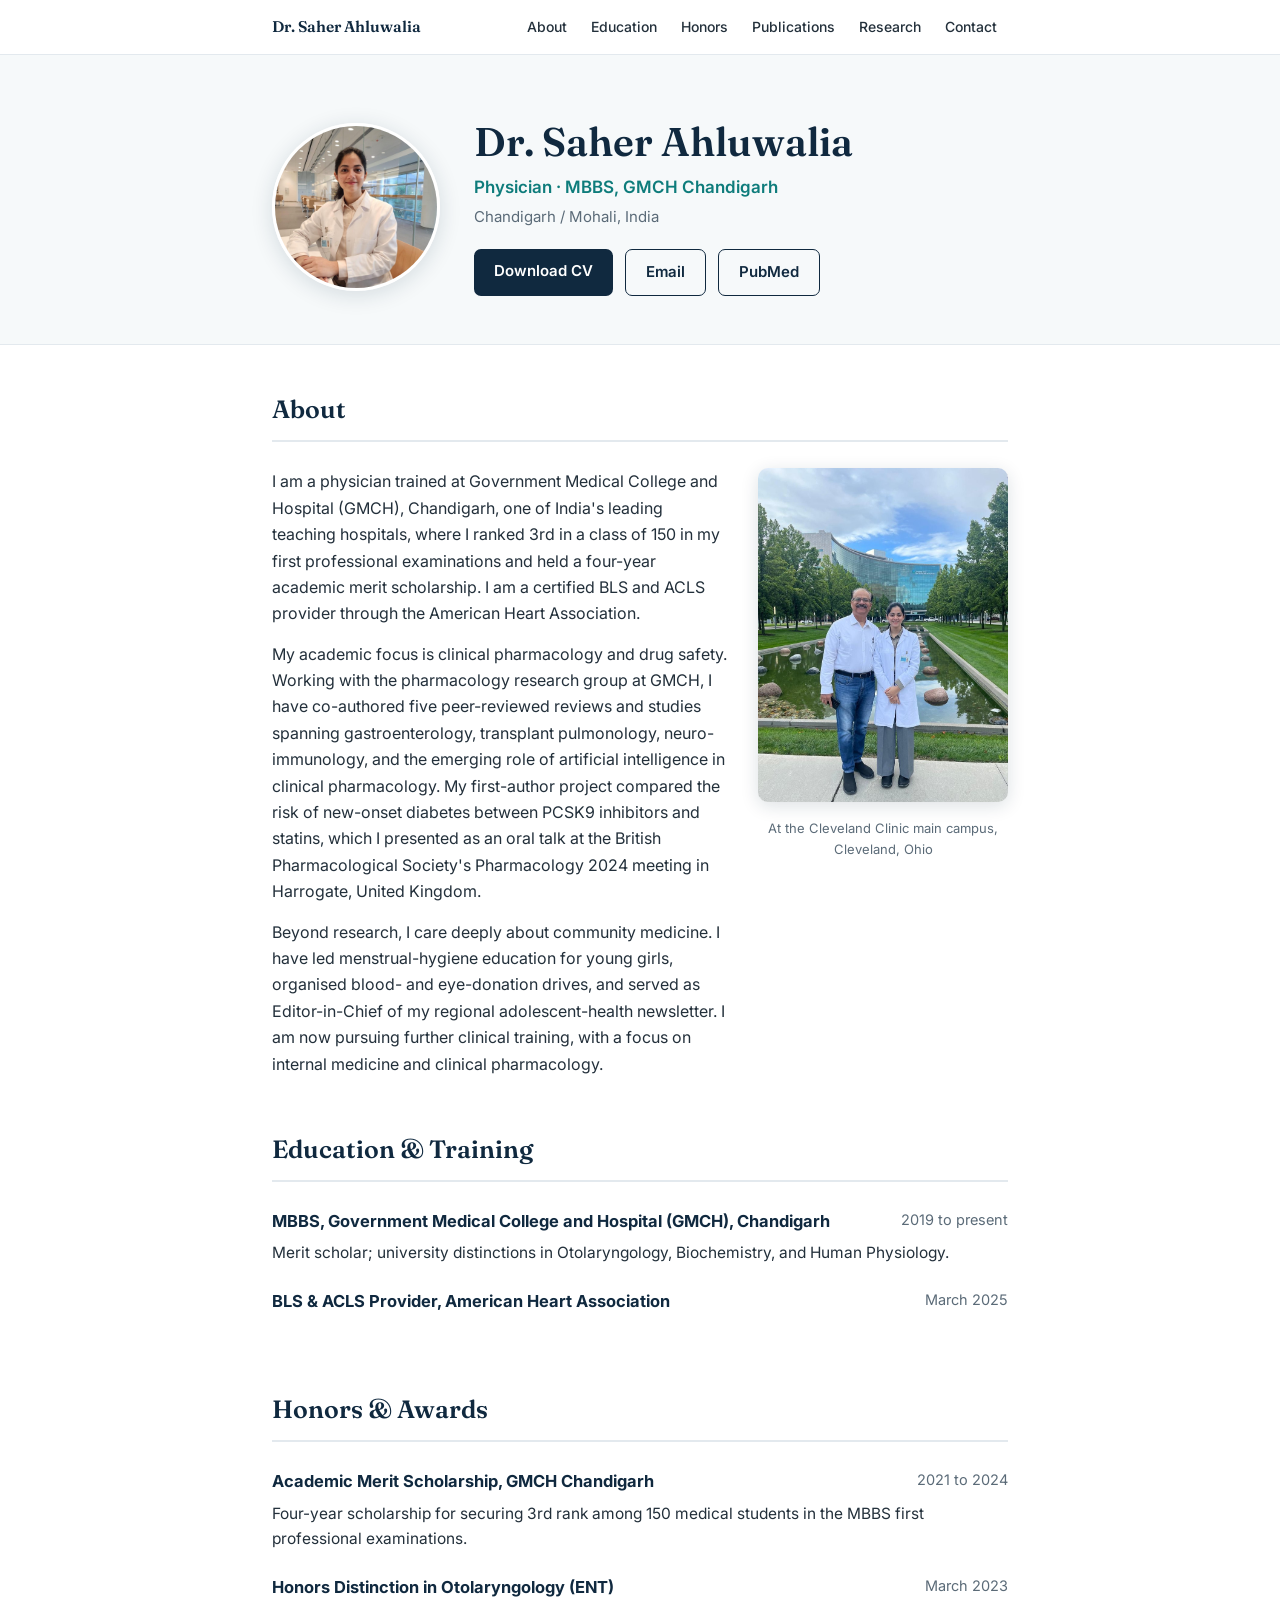
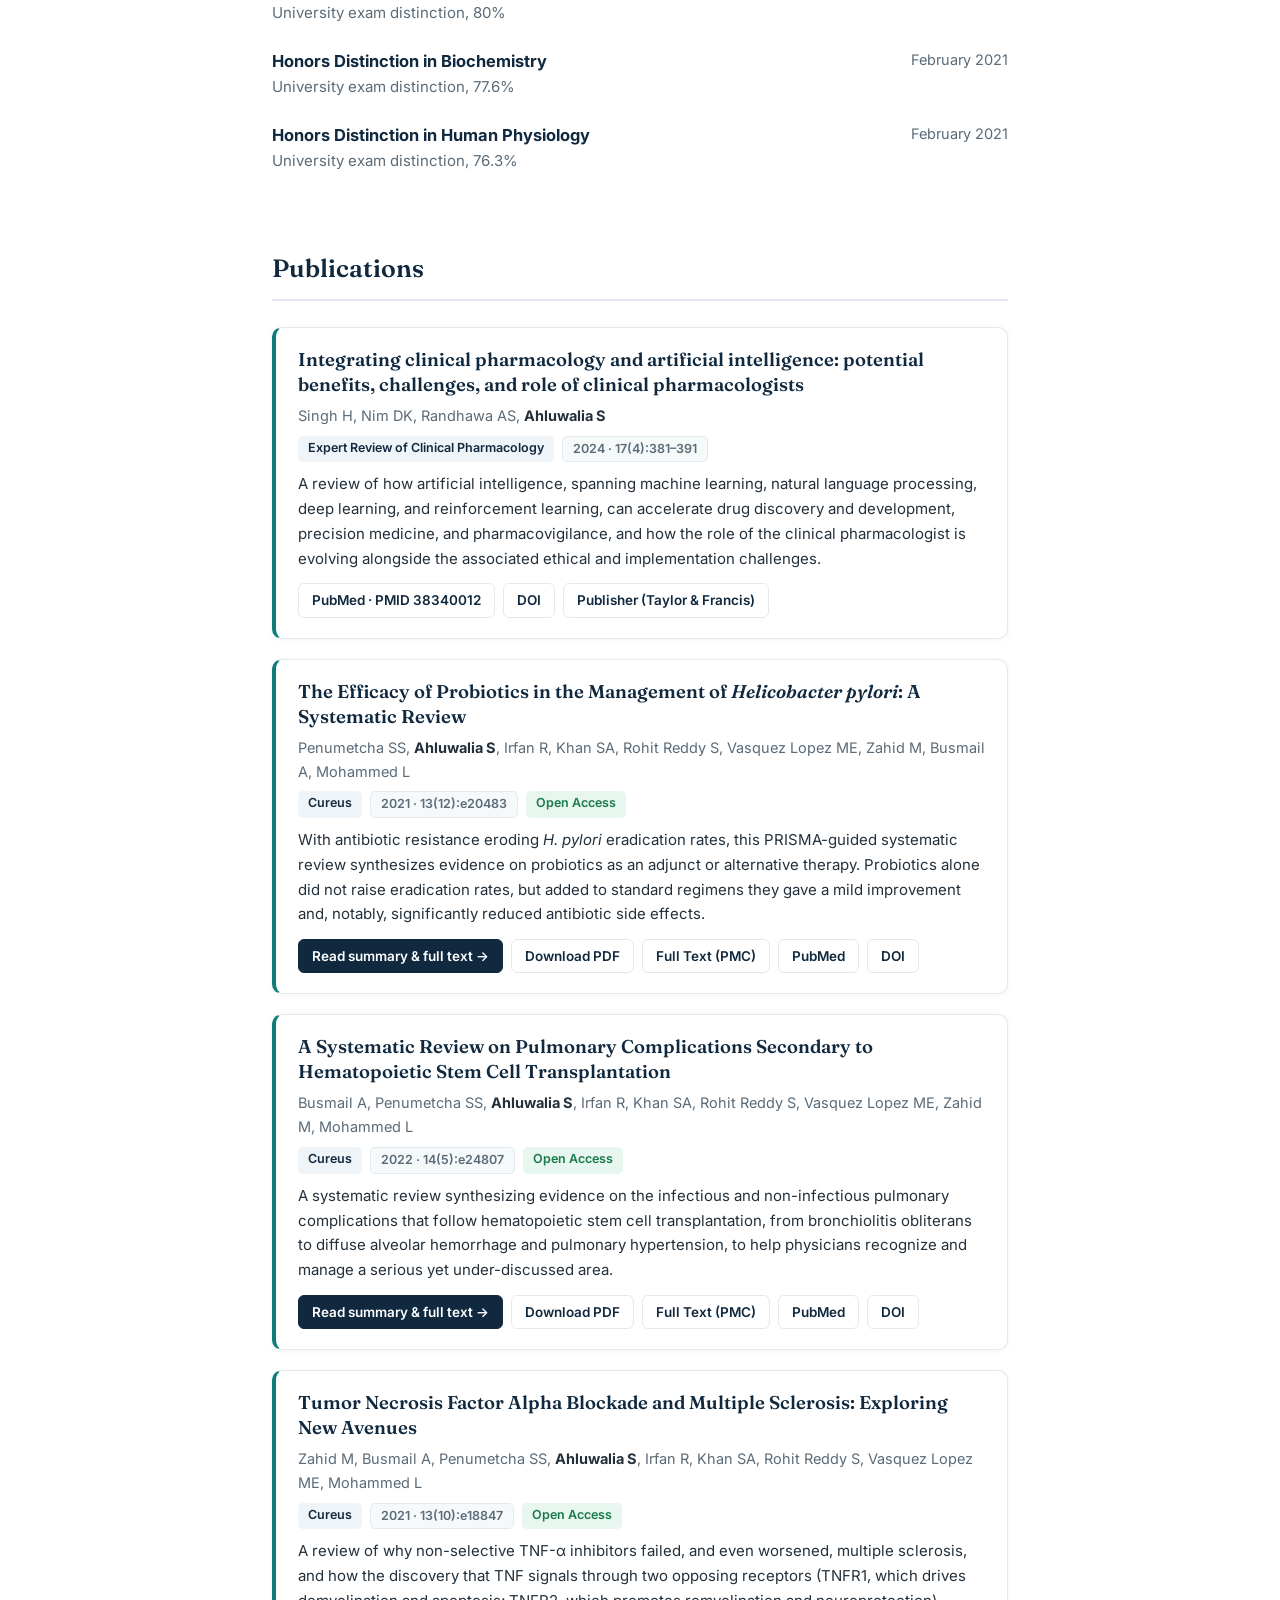
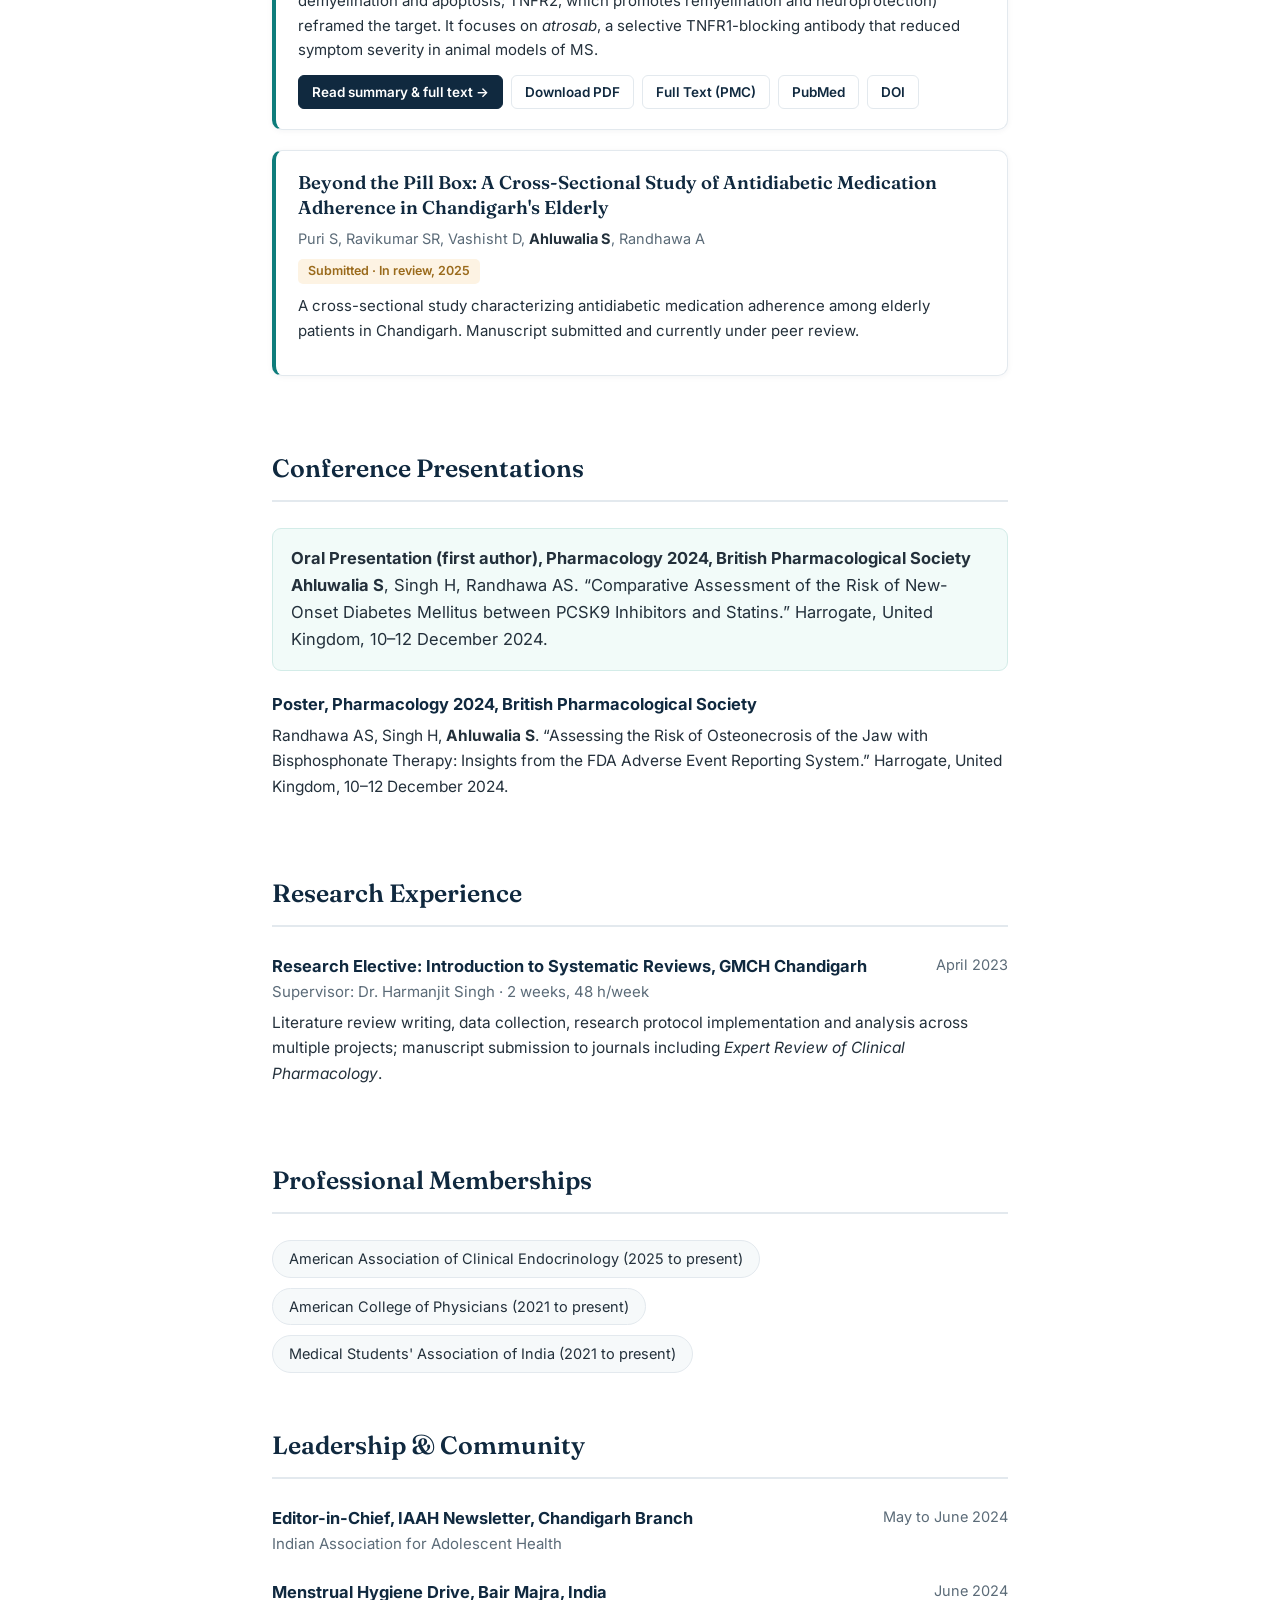
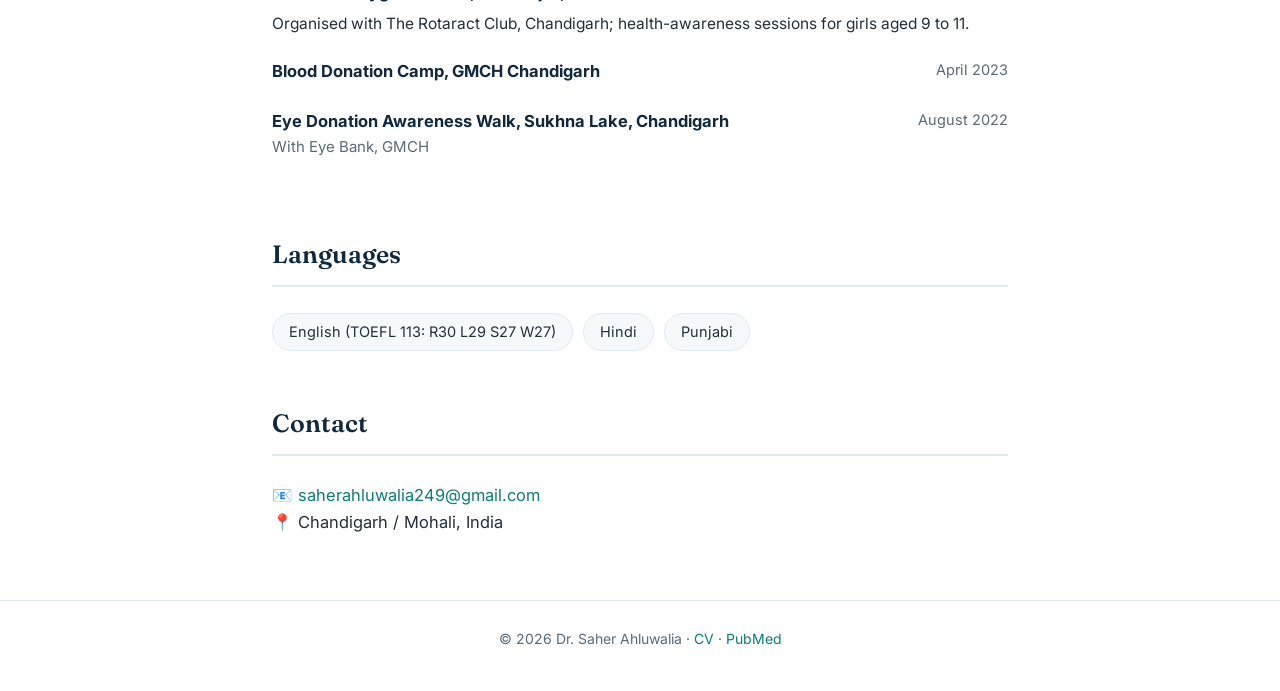
==== index.html @ b3e93337 "Mirror of Dr-Saher/dr-saher.github.io for dr-saher.com custom-domain serving Canonical source remain" ====
<!DOCTYPE html>
<html lang="en">
<head>
<meta charset="UTF-8">
<meta name="viewport" content="width=device-width, initial-scale=1.0">
<title>Dr. Saher Ahluwalia · Physician &amp; Clinical Researcher</title>
<meta name="description" content="Dr. Saher Ahluwalia, MBBS (GMCH Chandigarh): physician and clinical pharmacology researcher. Publications in Expert Review of Clinical Pharmacology and Cureus; oral presentation at British Pharmacological Society Pharmacology 2024.">
<meta property="og:title" content="Dr. Saher Ahluwalia · Physician &amp; Clinical Researcher">
<meta property="og:description" content="Physician (MBBS, GMCH Chandigarh) · Clinical pharmacology research: PCSK9 inhibitors, pharmacovigilance, AI in clinical pharmacology.">
<meta property="og:type" content="profile">
<meta property="og:url" content="https://dr-saher.com/">
<meta property="og:image" content="https://dr-saher.com/assets/dr-saher.jpg">
<link rel="icon" href="assets/favicon.svg" type="image/svg+xml">
<link rel="alternate icon" href="/favicon.ico" sizes="48x48 32x32 16x16">
<link rel="preconnect" href="https://fonts.googleapis.com">
<link rel="preconnect" href="https://fonts.gstatic.com" crossorigin>
<link href="https://fonts.googleapis.com/css2?family=Fraunces:opsz,wght@9..144,500;9..144,600&family=Inter:wght@400;500;600&display=swap" rel="stylesheet">
<script type="application/ld+json">
{
  "@context": "https://schema.org",
  "@type": "Person",
  "name": "Saher Ahluwalia",
  "honorificPrefix": "Dr.",
  "honorificSuffix": "MBBS",
  "jobTitle": "Physician",
  "alumniOf": {
    "@type": "CollegeOrUniversity",
    "name": "Government Medical College and Hospital (GMCH), Chandigarh"
  },
  "email": "mailto:saherahluwalia249@gmail.com",
  "address": { "@type": "PostalAddress", "addressLocality": "Chandigarh", "addressCountry": "IN" },
  "url": "https://dr-saher.com/",
  "sameAs": ["https://pubmed.ncbi.nlm.nih.gov/?term=Ahluwalia+Saher"],
  "knowsLanguage": ["English", "Hindi", "Punjabi"]
}
</script>
<style>
  :root {
    --navy: #10293f;
    --teal: #0e7c7b;
    --ink: #23303b;
    --muted: #5b6b78;
    --line: #e3e9ee;
    --bg: #ffffff;
    --bg-soft: #f6f9fa;
  }
  * { margin: 0; padding: 0; box-sizing: border-box; }
  html { scroll-behavior: smooth; }
  body {
    font-family: "Inter", -apple-system, BlinkMacSystemFont, "Segoe UI", sans-serif;
    color: var(--ink); background: var(--bg);
    line-height: 1.65; font-size: 16.5px;
  }
  h1, h2, h3 { font-family: "Fraunces", Georgia, serif; color: var(--navy); font-weight: 600; }
  a { color: var(--teal); text-decoration: none; }
  a:hover { text-decoration: underline; }
  .wrap { max-width: 780px; margin: 0 auto; padding: 0 22px; }

  /* Sticky section nav */
  .site-nav { position: sticky; top: 0; z-index: 50; background: rgba(255,255,255,.93);
              backdrop-filter: blur(8px); -webkit-backdrop-filter: blur(8px);
              border-bottom: 1px solid var(--line); }
  .site-nav .wrap { display: flex; align-items: center; gap: 2px; overflow-x: auto;
                    scrollbar-width: none; }
  .site-nav .wrap::-webkit-scrollbar { display: none; }
  .site-nav .brand { font-family: "Fraunces", Georgia, serif; color: var(--navy);
                     font-weight: 600; font-size: 15.5px; padding: 14px 14px 14px 0;
                     margin-right: auto; white-space: nowrap; }
  .site-nav .brand:hover { color: var(--teal); text-decoration: none; }
  .site-nav a.nl { color: var(--ink); font-size: 14px; font-weight: 500;
                   padding: 14px 11px; white-space: nowrap; }
  .site-nav a.nl:hover { color: var(--teal); text-decoration: none; }
  section { scroll-margin-top: 58px; }

  /* Hero */
  header { background: var(--bg-soft); border-bottom: 1px solid var(--line); }
  .hero { display: flex; gap: 34px; align-items: center; padding: 64px 0 48px; flex-wrap: wrap; }
  .portrait { width: 168px; height: 168px; border-radius: 50%; object-fit: cover;
              border: 3px solid #fff; box-shadow: 0 4px 22px rgba(16,41,63,.14); }
  .monogram { width: 168px; height: 168px; border-radius: 50%;
              background: linear-gradient(135deg, var(--navy), var(--teal));
              color: #fff; display: none; align-items: center; justify-content: center;
              font-family: "Fraunces", Georgia, serif; font-size: 56px; font-weight: 600;
              box-shadow: 0 4px 22px rgba(16,41,63,.14); }
  .hero-text h1 { font-size: 40px; line-height: 1.15; }
  .hero-text .role { color: var(--teal); font-weight: 600; margin-top: 8px; font-size: 17px; }
  .hero-text .loc { color: var(--muted); margin-top: 4px; font-size: 15px; }
  .cta { margin-top: 20px; display: flex; gap: 12px; flex-wrap: wrap; }
  .btn { display: inline-block; padding: 10px 20px; border-radius: 7px; font-weight: 600; font-size: 15px; }
  .btn-primary { background: var(--navy); color: #fff; }
  .btn-primary:hover { background: var(--teal); text-decoration: none; }
  .btn-ghost { border: 1.5px solid var(--navy); color: var(--navy); }
  .btn-ghost:hover { border-color: var(--teal); color: var(--teal); text-decoration: none; }

  /* Sections */
  section { padding: 44px 0 8px; }
  section h2 { font-size: 25px; padding-bottom: 10px; border-bottom: 2px solid var(--line);
               margin-bottom: 26px; }
  .item { margin-bottom: 22px; }
  .item .head { display: flex; justify-content: space-between; gap: 16px; flex-wrap: wrap; }
  .item .head strong { color: var(--navy); font-size: 16.5px; }
  .item .when { color: var(--muted); font-size: 14.5px; white-space: nowrap; }
  .item .sub { color: var(--muted); font-size: 15px; }
  .item p { margin-top: 5px; font-size: 15.5px; }
  .about-lead p { font-size: 16px; margin-bottom: 14px; }
  .about-lead p:last-child { margin-bottom: 0; }

  /* Dedicated publication cards */
  .pub-card { border: 1px solid var(--line); border-left: 4px solid var(--teal);
              border-radius: 10px; padding: 20px 22px; margin-bottom: 20px;
              background: #fff; box-shadow: 0 1px 6px rgba(16,41,63,.05);
              transition: box-shadow .15s ease; }
  .pub-card:hover { box-shadow: 0 4px 16px rgba(16,41,63,.10); }
  .pub-card h3 { font-size: 18.5px; line-height: 1.35; margin-bottom: 6px; }
  .pub-card h3 a { color: var(--navy); }
  .pub-card h3 a:hover { color: var(--teal); text-decoration: none; }
  .pub-card .authors { font-size: 14.5px; color: var(--muted); margin-bottom: 8px; }
  .pub-card .authors strong { color: var(--ink); }
  .pub-card .badges { display: flex; flex-wrap: wrap; gap: 8px; margin-bottom: 10px; }
  .badge { font-size: 12.5px; font-weight: 600; border-radius: 5px; padding: 2px 10px; }
  .badge-journal { background: #eef4f8; color: var(--navy); }
  .badge-year { background: var(--bg-soft); color: var(--muted); border: 1px solid var(--line); }
  .badge-oa { background: #e7f6ef; color: #1a7a4a; }
  .badge-review { background: #fdf3e3; color: #9a6a1b; }
  .pub-card .summary { font-size: 15px; margin-bottom: 12px; }
  .pub-links { display: flex; flex-wrap: wrap; gap: 8px; }
  .pub-links a { font-size: 13.5px; font-weight: 600; border: 1.5px solid var(--line);
                 border-radius: 6px; padding: 5px 13px; color: var(--navy); }
  .pub-links a:hover { border-color: var(--teal); color: var(--teal); text-decoration: none; }
  .pub-links a.primary { background: var(--navy); color: #fff; border-color: var(--navy); }
  .pub-links a.primary:hover { background: var(--teal); border-color: var(--teal); color: #fff; }
  .tag { display: inline-block; background: var(--bg-soft); border: 1px solid var(--line);
         color: var(--muted); border-radius: 20px; padding: 1px 11px; font-size: 13px; margin-left: 6px; }
  .highlight { background: #f2fbf9; border: 1px solid #d3ece8; border-radius: 9px; padding: 16px 18px; margin-bottom: 20px; }

  .about-grid { display: flex; gap: 28px; align-items: flex-start; }
  .about-grid .about-lead { flex: 1 1 380px; }
  .about-grid figure { flex: 0 0 250px; margin: 0; }
  .about-grid figure img { width: 100%; border-radius: 10px; box-shadow: 0 4px 18px rgba(16,41,63,.14); }
  .about-grid figcaption { font-size: 13px; color: var(--muted); margin-top: 8px; text-align: center; }
  @media (max-width: 640px) { .about-grid { flex-direction: column; } .about-grid figure { flex-basis: auto; max-width: 320px; margin: 0 auto; } }

  .pills { display: flex; flex-wrap: wrap; gap: 10px; }
  .pill { background: var(--bg-soft); border: 1px solid var(--line); border-radius: 22px;
          padding: 6px 16px; font-size: 14.5px; color: var(--ink); }

  footer { margin-top: 56px; border-top: 1px solid var(--line); padding: 26px 0 40px;
           color: var(--muted); font-size: 14px; text-align: center; }

  @media (max-width: 560px) {
    .hero { padding: 44px 0 36px; gap: 22px; }
    .hero-text h1 { font-size: 31px; }
    .portrait, .monogram { width: 128px; height: 128px; }
  }
  @media print {
    .cta { display: none; }
    .site-nav { display: none; }
    header { background: #fff; }
    body { font-size: 12.5px; }
  }
</style>
</head>
<body>

<nav class="site-nav" aria-label="Section navigation">
  <div class="wrap">
    <a class="brand" href="#top">Dr. Saher Ahluwalia</a>
    <a class="nl" href="#about">About</a>
    <a class="nl" href="#education">Education</a>
    <a class="nl" href="#honors">Honors</a>
    <a class="nl" href="#publications">Publications</a>
    <a class="nl" href="#research">Research</a>
    <a class="nl" href="#contact">Contact</a>
  </div>
</nav>

<header id="top">
  <div class="wrap">
    <div class="hero">
      <img class="portrait" src="assets/dr-saher.jpg" alt="Dr. Saher Ahluwalia"
           onerror="this.style.display='none'; document.getElementById('mono').style.display='flex';">
      <div class="monogram" id="mono">SA</div>
      <div class="hero-text">
        <h1>Dr. Saher Ahluwalia</h1>
        <div class="role">Physician · MBBS, GMCH Chandigarh</div>
        <div class="loc">Chandigarh / Mohali, India</div>
        <div class="cta">
          <a class="btn btn-primary" href="assets/Saher-Ahluwalia-CV.pdf">Download CV</a>
          <a class="btn btn-ghost" href="mailto:saherahluwalia249@gmail.com">Email</a>
          <a class="btn btn-ghost" href="https://pubmed.ncbi.nlm.nih.gov/?term=Ahluwalia+Saher">PubMed</a>
        </div>
      </div>
    </div>
  </div>
</header>

<main class="wrap">

  <section id="about">
    <h2>About</h2>
    <div class="about-grid">
      <div class="about-lead">
        <p>I am a physician trained at Government Medical College and Hospital (GMCH), Chandigarh, one of
        India's leading teaching hospitals, where I ranked 3rd in a class of 150 in my first professional
        examinations and held a four-year academic merit scholarship. I am a certified BLS and ACLS
        provider through the American Heart Association.</p>
        <p>My academic focus is clinical pharmacology and drug safety. Working with the pharmacology
        research group at GMCH, I have co-authored five peer-reviewed reviews and studies spanning
        gastroenterology, transplant pulmonology, neuro-immunology, and the emerging role of artificial
        intelligence in clinical pharmacology. My first-author project compared the risk of new-onset
        diabetes between PCSK9 inhibitors and statins, which I presented as an oral talk at the British
        Pharmacological Society's Pharmacology 2024 meeting in Harrogate, United Kingdom.</p>
        <p>Beyond research, I care deeply about community medicine. I have led menstrual-hygiene education
        for young girls, organised blood- and eye-donation drives, and served as Editor-in-Chief of my
        regional adolescent-health newsletter. I am now pursuing further clinical training, with a focus on
        internal medicine and clinical pharmacology.</p>
      </div>
      <figure>
        <img src="assets/cleveland-clinic.jpg" alt="Dr. Saher Ahluwalia at the Cleveland Clinic main campus"
             onerror="this.parentElement.style.display='none';">
        <figcaption>At the Cleveland Clinic main campus, Cleveland, Ohio</figcaption>
      </figure>
    </div>
  </section>

  <section id="education">
    <h2>Education &amp; Training</h2>
    <div class="item">
      <div class="head"><strong>MBBS, Government Medical College and Hospital (GMCH), Chandigarh</strong><span class="when">2019 to present</span></div>
      <p>Merit scholar; university distinctions in Otolaryngology, Biochemistry, and Human Physiology.</p>
    </div>
    <div class="item">
      <div class="head"><strong>BLS &amp; ACLS Provider, American Heart Association</strong><span class="when">March 2025</span></div>
    </div>
  </section>

  <section id="honors">
    <h2>Honors &amp; Awards</h2>
    <div class="item">
      <div class="head"><strong>Academic Merit Scholarship, GMCH Chandigarh</strong><span class="when">2021 to 2024</span></div>
      <p>Four-year scholarship for securing 3rd rank among 150 medical students in the MBBS first professional examinations.</p>
    </div>
    <div class="item">
      <div class="head"><strong>Honors Distinction in Otolaryngology (ENT)</strong><span class="when">March 2023</span></div>
      <div class="sub">University exam distinction, 80%</div>
    </div>
    <div class="item">
      <div class="head"><strong>Honors Distinction in Biochemistry</strong><span class="when">February 2021</span></div>
      <div class="sub">University exam distinction, 77.6%</div>
    </div>
    <div class="item">
      <div class="head"><strong>Honors Distinction in Human Physiology</strong><span class="when">February 2021</span></div>
      <div class="sub">University exam distinction, 76.3%</div>
    </div>
  </section>

  <section id="publications">
    <h2>Publications</h2>

    <article class="pub-card">
      <h3><a href="https://pubmed.ncbi.nlm.nih.gov/38340012/">Integrating clinical pharmacology and artificial intelligence: potential benefits, challenges, and role of clinical pharmacologists</a></h3>
      <div class="authors">Singh H, Nim DK, Randhawa AS, <strong>Ahluwalia S</strong></div>
      <div class="badges">
        <span class="badge badge-journal">Expert Review of Clinical Pharmacology</span>
        <span class="badge badge-year">2024 · 17(4):381&ndash;391</span>
      </div>
      <p class="summary">A review of how artificial intelligence, spanning machine learning, natural
        language processing, deep learning, and reinforcement learning, can accelerate drug discovery and
        development, precision medicine, and pharmacovigilance, and how the role of the clinical
        pharmacologist is evolving alongside the associated ethical and implementation challenges.</p>
      <div class="pub-links">
        <a href="https://pubmed.ncbi.nlm.nih.gov/38340012/">PubMed · PMID 38340012</a>
        <a href="https://doi.org/10.1080/17512433.2024.2317963">DOI</a>
        <a href="https://www.tandfonline.com/doi/10.1080/17512433.2024.2317963">Publisher (Taylor &amp; Francis)</a>
      </div>
    </article>

    <article class="pub-card">
      <h3><a href="publications/probiotics-helicobacter-pylori.html">The Efficacy of Probiotics in the Management of <em>Helicobacter pylori</em>: A Systematic Review</a></h3>
      <div class="authors">Penumetcha SS, <strong>Ahluwalia S</strong>, Irfan R, Khan SA, Rohit Reddy S, Vasquez Lopez ME, Zahid M, Busmail A, Mohammed L</div>
      <div class="badges">
        <span class="badge badge-journal">Cureus</span>
        <span class="badge badge-year">2021 · 13(12):e20483</span>
        <span class="badge badge-oa">Open Access</span>
      </div>
      <p class="summary">With antibiotic resistance eroding <em>H. pylori</em> eradication rates, this
        PRISMA-guided systematic review synthesizes evidence on probiotics as an adjunct or alternative
        therapy. Probiotics alone did not raise eradication rates, but added to standard regimens they gave
        a mild improvement and, notably, significantly reduced antibiotic side effects.</p>
      <div class="pub-links">
        <a class="primary" href="publications/probiotics-helicobacter-pylori.html">Read summary &amp; full text &rarr;</a>
        <a href="assets/papers/probiotics-h-pylori-cureus-2021.pdf">Download PDF</a>
        <a href="https://www.ncbi.nlm.nih.gov/pmc/articles/PMC8760009/">Full Text (PMC)</a>
        <a href="https://pubmed.ncbi.nlm.nih.gov/35047301/">PubMed</a>
        <a href="https://doi.org/10.7759/cureus.20483">DOI</a>
      </div>
    </article>

    <article class="pub-card">
      <h3><a href="publications/pulmonary-complications-hsct.html">A Systematic Review on Pulmonary Complications Secondary to Hematopoietic Stem Cell Transplantation</a></h3>
      <div class="authors">Busmail A, Penumetcha SS, <strong>Ahluwalia S</strong>, Irfan R, Khan SA, Rohit Reddy S, Vasquez Lopez ME, Zahid M, Mohammed L</div>
      <div class="badges">
        <span class="badge badge-journal">Cureus</span>
        <span class="badge badge-year">2022 · 14(5):e24807</span>
        <span class="badge badge-oa">Open Access</span>
      </div>
      <p class="summary">A systematic review synthesizing evidence on the infectious and non-infectious
        pulmonary complications that follow hematopoietic stem cell transplantation, from bronchiolitis
        obliterans to diffuse alveolar hemorrhage and pulmonary hypertension, to help physicians recognize
        and manage a serious yet under-discussed area.</p>
      <div class="pub-links">
        <a class="primary" href="publications/pulmonary-complications-hsct.html">Read summary &amp; full text &rarr;</a>
        <a href="assets/papers/pulmonary-complications-hsct-cureus-2022.pdf">Download PDF</a>
        <a href="https://www.ncbi.nlm.nih.gov/pmc/articles/PMC9170423/">Full Text (PMC)</a>
        <a href="https://pubmed.ncbi.nlm.nih.gov/35686267/">PubMed</a>
        <a href="https://doi.org/10.7759/cureus.24807">DOI</a>
      </div>
    </article>

    <article class="pub-card">
      <h3><a href="publications/tnf-alpha-multiple-sclerosis.html">Tumor Necrosis Factor Alpha Blockade and Multiple Sclerosis: Exploring New Avenues</a></h3>
      <div class="authors">Zahid M, Busmail A, Penumetcha SS, <strong>Ahluwalia S</strong>, Irfan R, Khan SA, Rohit Reddy S, Vasquez Lopez ME, Mohammed L</div>
      <div class="badges">
        <span class="badge badge-journal">Cureus</span>
        <span class="badge badge-year">2021 · 13(10):e18847</span>
        <span class="badge badge-oa">Open Access</span>
      </div>
      <p class="summary">A review of why non-selective TNF-&alpha; inhibitors failed, and even worsened,
        multiple sclerosis, and how the discovery that TNF signals through two opposing receptors (TNFR1,
        which drives demyelination and apoptosis; TNFR2, which promotes remyelination and neuroprotection)
        reframed the target. It focuses on <em>atrosab</em>, a selective TNFR1-blocking antibody that
        reduced symptom severity in animal models of MS.</p>
      <div class="pub-links">
        <a class="primary" href="publications/tnf-alpha-multiple-sclerosis.html">Read summary &amp; full text &rarr;</a>
        <a href="assets/papers/tnf-alpha-ms-cureus-2021.pdf">Download PDF</a>
        <a href="https://www.ncbi.nlm.nih.gov/pmc/articles/PMC8597935/">Full Text (PMC)</a>
        <a href="https://pubmed.ncbi.nlm.nih.gov/34804701/">PubMed</a>
        <a href="https://doi.org/10.7759/cureus.18847">DOI</a>
      </div>
    </article>

    <article class="pub-card">
      <h3>Beyond the Pill Box: A Cross-Sectional Study of Antidiabetic Medication Adherence in Chandigarh's Elderly</h3>
      <div class="authors">Puri S, Ravikumar SR, Vashisht D, <strong>Ahluwalia S</strong>, Randhawa A</div>
      <div class="badges">
        <span class="badge badge-review">Submitted · In review, 2025</span>
      </div>
      <p class="summary">A cross-sectional study characterizing antidiabetic medication adherence among
        elderly patients in Chandigarh. Manuscript submitted and currently under peer review.</p>
    </article>

  </section>

  <section id="presentations">
    <h2>Conference Presentations</h2>
    <div class="highlight">
      <div class="head"><strong>Oral Presentation (first author), Pharmacology 2024, British Pharmacological Society</strong></div>
      <p><strong>Ahluwalia S</strong>, Singh H, Randhawa AS. &ldquo;Comparative Assessment of the Risk of
      New-Onset Diabetes Mellitus between PCSK9 Inhibitors and Statins.&rdquo; Harrogate, United Kingdom,
      10&ndash;12 December 2024.</p>
    </div>
    <div class="item">
      <div class="head"><strong>Poster, Pharmacology 2024, British Pharmacological Society</strong></div>
      <p>Randhawa AS, Singh H, <strong>Ahluwalia S</strong>. &ldquo;Assessing the Risk of Osteonecrosis of
      the Jaw with Bisphosphonate Therapy: Insights from the FDA Adverse Event Reporting System.&rdquo;
      Harrogate, United Kingdom, 10&ndash;12 December 2024.</p>
    </div>
  </section>

  <section id="research">
    <h2>Research Experience</h2>
    <div class="item">
      <div class="head"><strong>Research Elective: Introduction to Systematic Reviews, GMCH Chandigarh</strong><span class="when">April 2023</span></div>
      <div class="sub">Supervisor: Dr. Harmanjit Singh · 2 weeks, 48 h/week</div>
      <p>Literature review writing, data collection, research protocol implementation and analysis across
      multiple projects; manuscript submission to journals including <em>Expert Review of Clinical
      Pharmacology</em>.</p>
    </div>
  </section>

  <section id="memberships">
    <h2>Professional Memberships</h2>
    <div class="pills">
      <span class="pill">American Association of Clinical Endocrinology (2025 to present)</span>
      <span class="pill">American College of Physicians (2021 to present)</span>
      <span class="pill">Medical Students' Association of India (2021 to present)</span>
    </div>
  </section>

  <section id="leadership">
    <h2>Leadership &amp; Community</h2>
    <div class="item">
      <div class="head"><strong>Editor-in-Chief, IAAH Newsletter, Chandigarh Branch</strong><span class="when">May to June 2024</span></div>
      <div class="sub">Indian Association for Adolescent Health</div>
    </div>
    <div class="item">
      <div class="head"><strong>Menstrual Hygiene Drive, Bair Majra, India</strong><span class="when">June 2024</span></div>
      <p>Organised with The Rotaract Club, Chandigarh; health-awareness sessions for girls aged 9 to 11.</p>
    </div>
    <div class="item">
      <div class="head"><strong>Blood Donation Camp, GMCH Chandigarh</strong><span class="when">April 2023</span></div>
    </div>
    <div class="item">
      <div class="head"><strong>Eye Donation Awareness Walk, Sukhna Lake, Chandigarh</strong><span class="when">August 2022</span></div>
      <div class="sub">With Eye Bank, GMCH</div>
    </div>
  </section>

  <section id="languages">
    <h2>Languages</h2>
    <div class="pills">
      <span class="pill">English (TOEFL 113: R30 L29 S27 W27)</span>
      <span class="pill">Hindi</span>
      <span class="pill">Punjabi</span>
    </div>
  </section>

  <section id="contact">
    <h2>Contact</h2>
    <p>📧 <a href="mailto:saherahluwalia249@gmail.com">saherahluwalia249@gmail.com</a><br>
    📍 Chandigarh / Mohali, India</p>
  </section>

</main>

<footer>
  © 2026 Dr. Saher Ahluwalia · <a href="assets/Saher-Ahluwalia-CV.pdf">CV</a> ·
  <a href="https://pubmed.ncbi.nlm.nih.gov/?term=Ahluwalia+Saher">PubMed</a>
</footer>

</body>
</html>
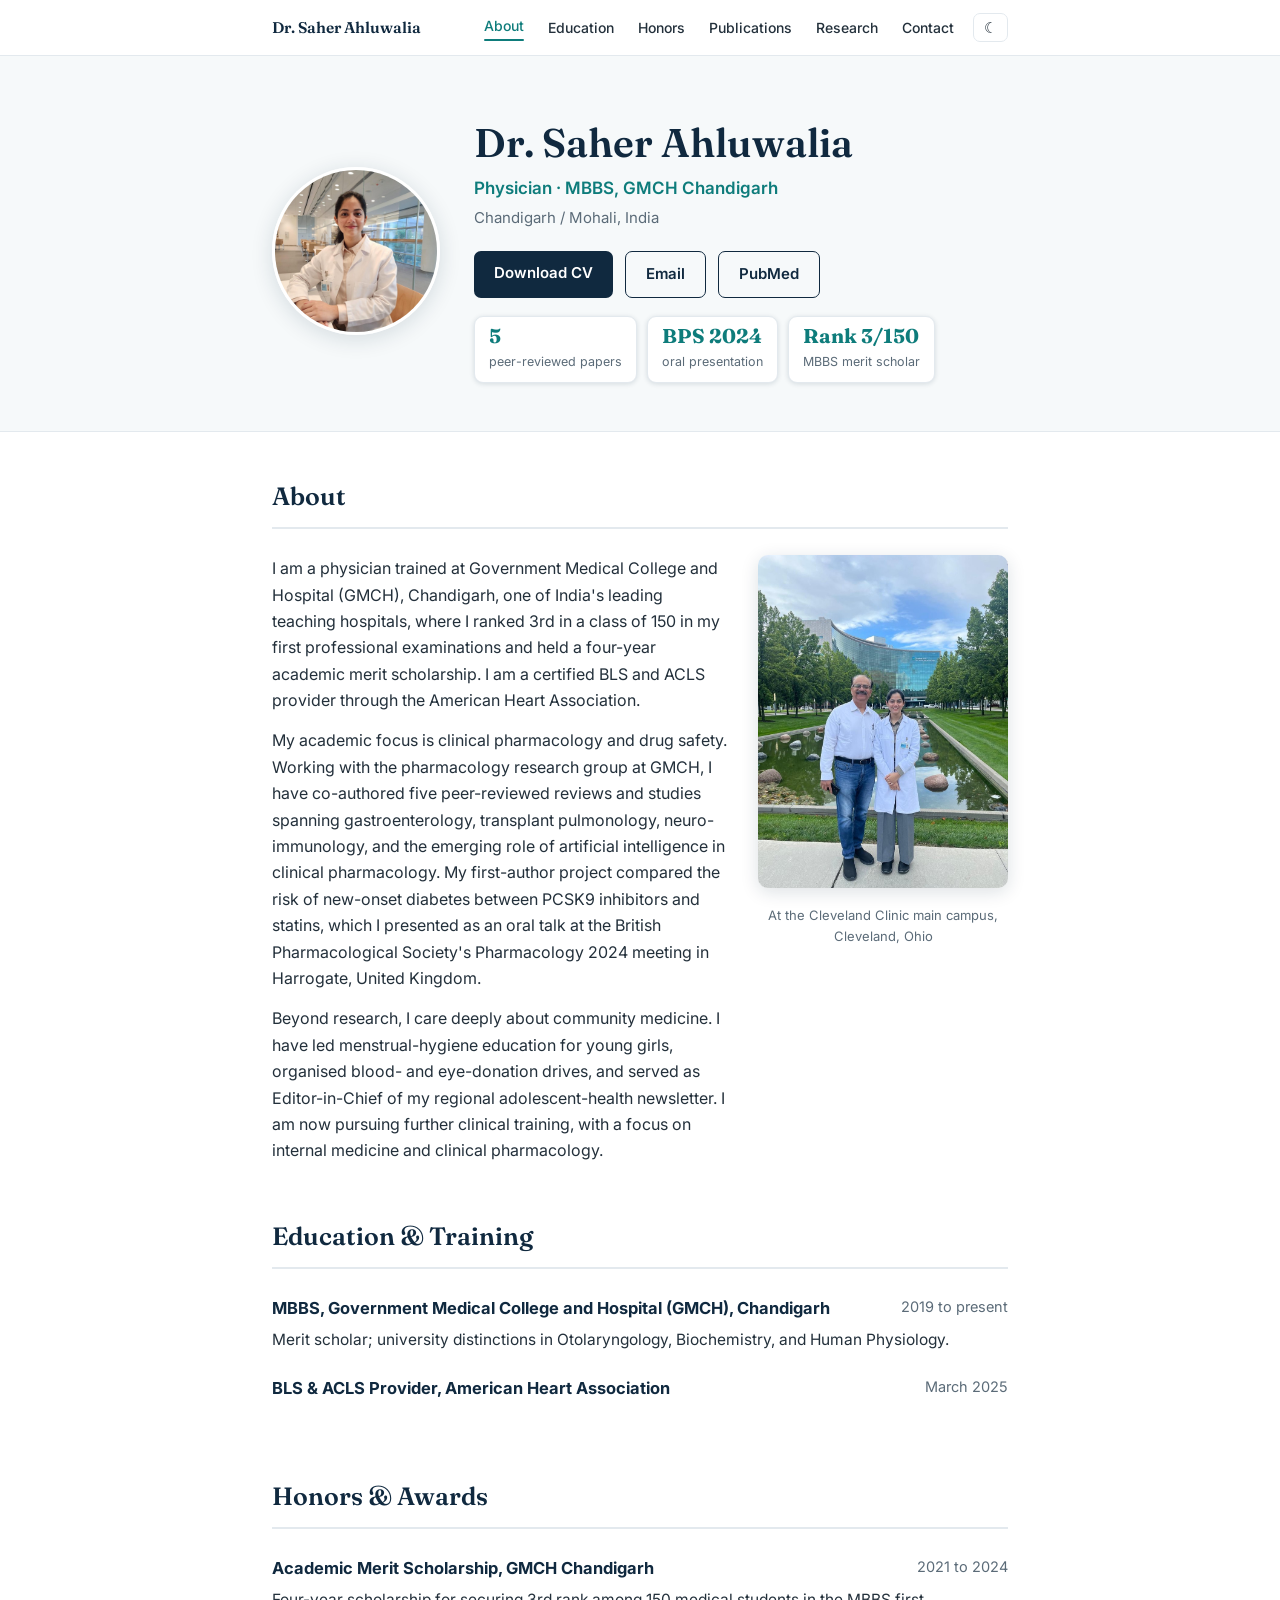
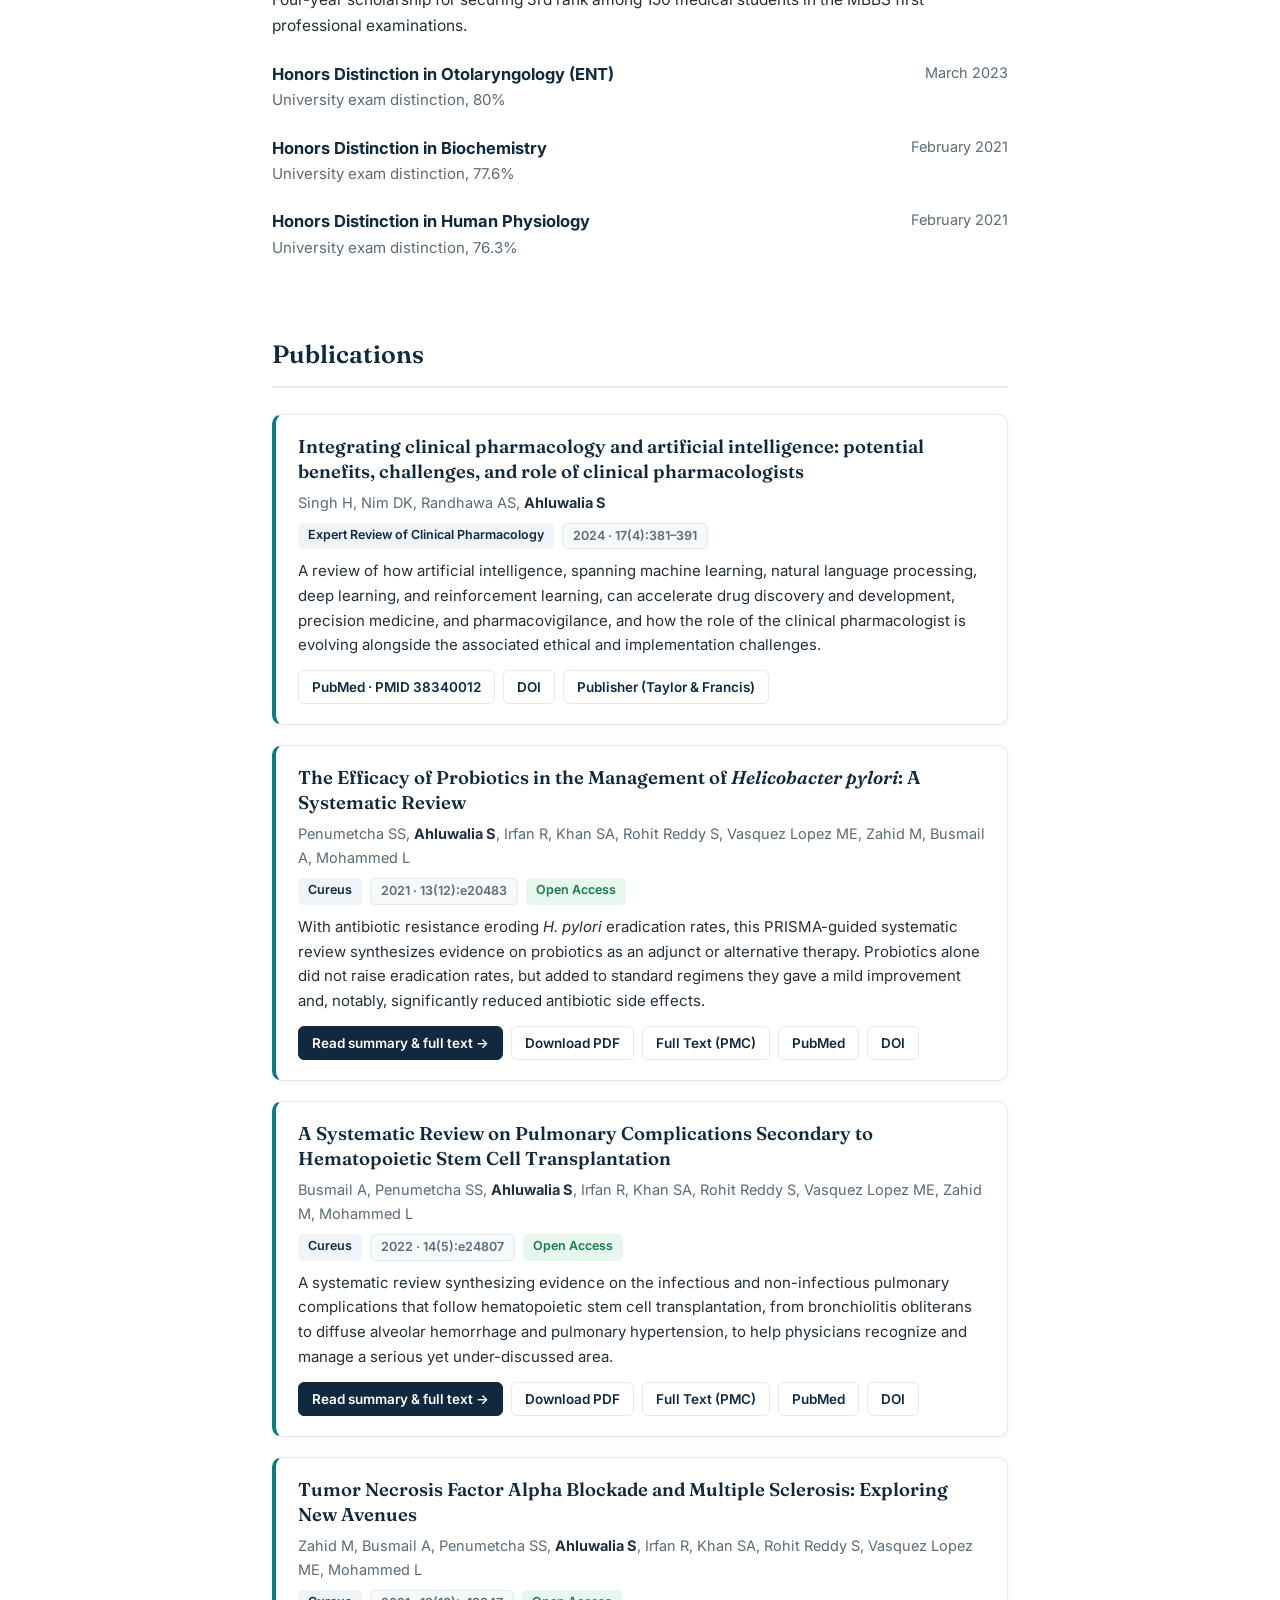
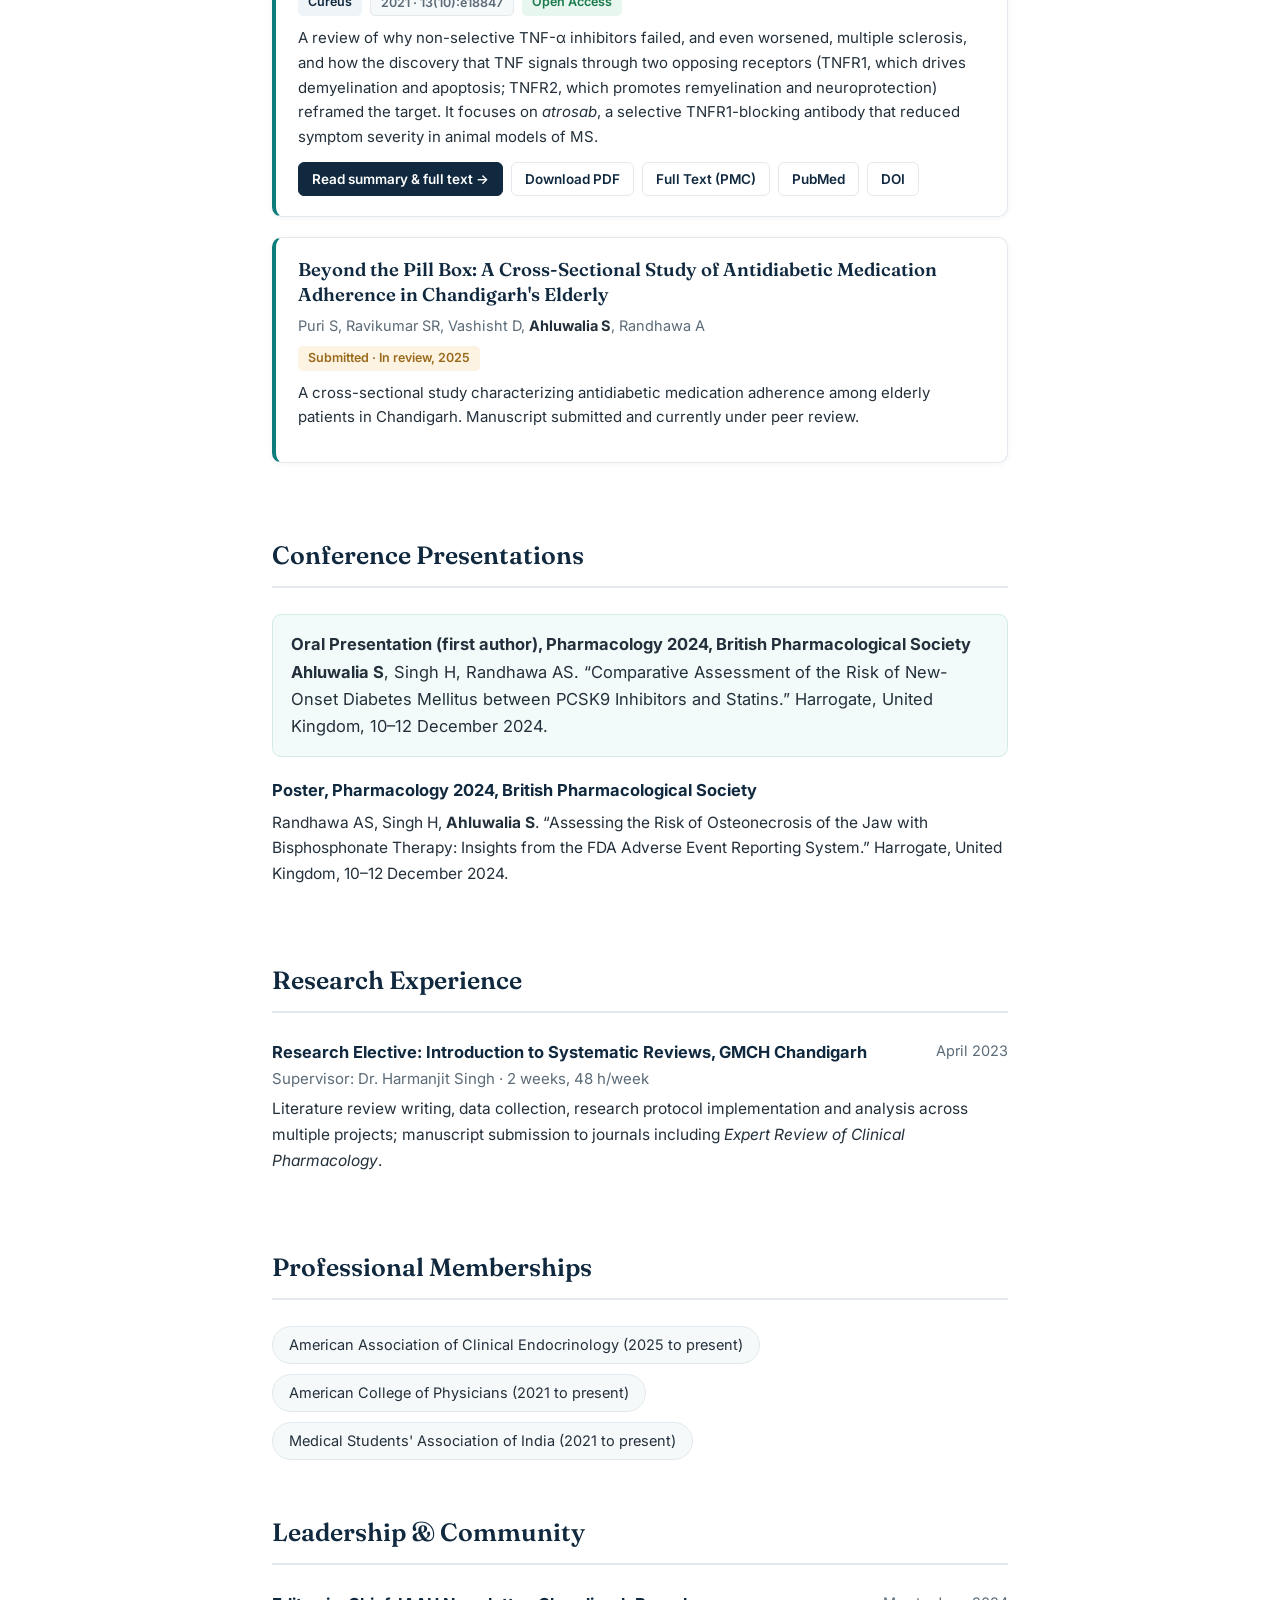
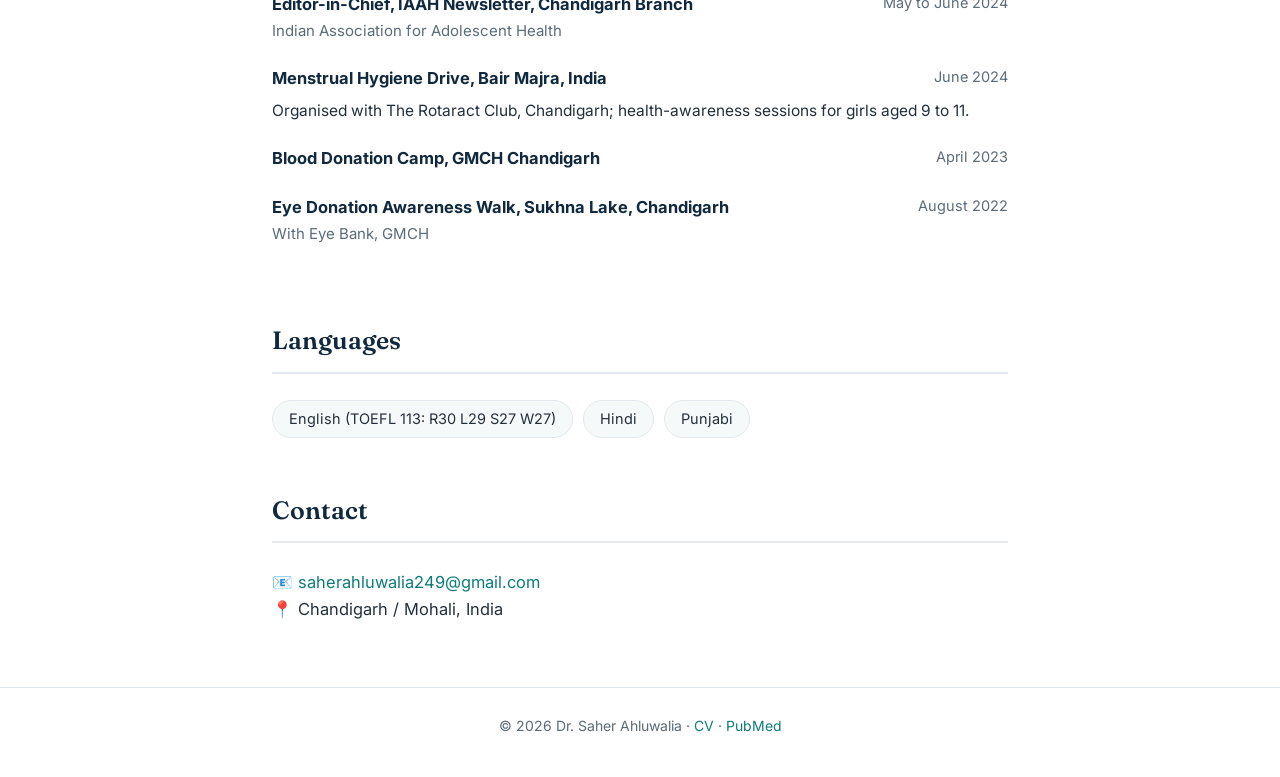
==== commit e82c33e4: "Enhance site: dark mode toggle, scrollspy nav, scroll-reveal, back-to-top, skip-link, hero at-a-glan" ====
--- a/index.html
+++ b/index.html
@@ -9,6 +9,19 @@
 <meta property="og:description" content="Physician (MBBS, GMCH Chandigarh) · Clinical pharmacology research: PCSK9 inhibitors, pharmacovigilance, AI in clinical pharmacology.">
 <meta property="og:type" content="profile">
 <meta property="og:url" content="https://dr-saher.com/">
+<!-- ENH-v1 -->
+<link rel="canonical" href="https://dr-saher.com/">
+<meta name="theme-color" content="#10293f" media="(prefers-color-scheme: light)">
+<meta name="theme-color" content="#0b1720" media="(prefers-color-scheme: dark)">
+<meta name="author" content="Dr. Saher Ahluwalia">
+<meta property="og:site_name" content="Dr. Saher Ahluwalia">
+<meta property="og:image:width" content="1200">
+<meta property="og:image:height" content="630">
+<meta property="og:locale" content="en_US">
+<meta name="twitter:card" content="summary_large_image">
+<meta name="twitter:title" content="Dr. Saher Ahluwalia · Physician &amp; Clinical Researcher">
+<meta name="twitter:description" content="Physician (MBBS, GMCH Chandigarh) · Clinical pharmacology &amp; drug-safety research.">
+<meta name="twitter:image" content="https://dr-saher.com/assets/dr-saher.jpg">
 <meta property="og:image" content="https://dr-saher.com/assets/dr-saher.jpg">
 <link rel="icon" href="assets/favicon.svg" type="image/svg+xml">
 <link rel="alternate icon" href="/favicon.ico" sizes="48x48 32x32 16x16">
@@ -158,9 +171,48 @@
     header { background: #fff; }
     body { font-size: 12.5px; }
   }
+
+/* ===== ENH-v1 enhancements ===== */
+:root { --shadow: rgba(16,41,63,.14); --card: #fff; }
+html[data-theme="dark"] {
+  --navy:#8fd3ff; --teal:#4fd6c9; --ink:#dbe6ee; --muted:#93a6b3;
+  --line:#22333f; --bg:#0b1720; --bg-soft:#111f2b; --shadow: rgba(0,0,0,.5); --card:#111f2b;
+}
+html[data-theme="dark"] .badge-journal{background:#16283a;color:#8fd3ff;}
+html[data-theme="dark"] .badge-oa{background:#12301f;color:#5fd39a;}
+html[data-theme="dark"] .badge-review{background:#33260f;color:#e2b061;}
+html[data-theme="dark"] .highlight{background:#10241f;border-color:#1d4038;}
+html[data-theme="dark"] img.portrait{border-color:#1b2c39;}
+body{transition:background .25s ease,color .25s ease;}
+a:focus-visible,button:focus-visible,.btn:focus-visible,.pub-links a:focus-visible{
+  outline:3px solid var(--teal); outline-offset:3px; border-radius:5px;}
+.skip{position:absolute;left:-999px;top:0;background:var(--navy);color:#fff;
+  padding:10px 16px;border-radius:0 0 8px 0;z-index:100;font-weight:600;}
+.skip:focus{left:0;text-decoration:none;}
+.site-nav a.nl.active{color:var(--teal);}
+.site-nav a.nl.active::after{content:"";display:block;height:2px;background:var(--teal);
+  margin-top:2px;border-radius:2px;}
+#themeBtn{background:none;border:1.5px solid var(--line);color:var(--ink);cursor:pointer;
+  font-size:15px;border-radius:7px;padding:6px 10px;margin-left:6px;line-height:1;}
+#themeBtn:hover{border-color:var(--teal);color:var(--teal);}
+.stats{display:flex;flex-wrap:wrap;gap:10px;margin-top:18px;}
+.stat{background:var(--card);border:1px solid var(--line);border-radius:9px;
+  padding:8px 14px;box-shadow:0 1px 5px var(--shadow);}
+.stat b{color:var(--teal);font-family:"Fraunces",Georgia,serif;font-size:20px;display:block;line-height:1.1;}
+.stat span{color:var(--muted);font-size:12.5px;}
+.reveal{opacity:0;transform:translateY(14px);transition:opacity .5s ease,transform .5s ease;}
+.reveal.in{opacity:1;transform:none;}
+#toTop{position:fixed;right:18px;bottom:18px;width:42px;height:42px;border-radius:50%;
+  background:var(--navy);color:#fff;border:none;cursor:pointer;font-size:20px;
+  box-shadow:0 3px 14px var(--shadow);opacity:0;pointer-events:none;transition:opacity .25s ease;z-index:60;}
+#toTop.show{opacity:.92;pointer-events:auto;} #toTop:hover{background:var(--teal);}
+@media (prefers-reduced-motion: reduce){.reveal{opacity:1;transform:none;transition:none;} html{scroll-behavior:auto;}}
+@media print{#toTop,#themeBtn,.skip{display:none;}}
+
 </style>
 </head>
 <body>
+<a class="skip" href="#about">Skip to content</a>
 
 <nav class="site-nav" aria-label="Section navigation">
   <div class="wrap">
@@ -171,6 +223,7 @@
     <a class="nl" href="#publications">Publications</a>
     <a class="nl" href="#research">Research</a>
     <a class="nl" href="#contact">Contact</a>
+    <button id="themeBtn" type="button" aria-label="Toggle dark mode">☾</button>
   </div>
 </nav>
 
@@ -189,6 +242,11 @@
           <a class="btn btn-ghost" href="mailto:saherahluwalia249@gmail.com">Email</a>
           <a class="btn btn-ghost" href="https://pubmed.ncbi.nlm.nih.gov/?term=Ahluwalia+Saher">PubMed</a>
         </div>
+        <div class="stats reveal">
+          <div class="stat"><b>5</b><span>peer-reviewed papers</span></div>
+          <div class="stat"><b>BPS 2024</b><span>oral presentation</span></div>
+          <div class="stat"><b>Rank 3/150</b><span>MBBS merit scholar</span></div>
+        </div>
       </div>
     </div>
   </div>
@@ -196,7 +254,7 @@
 
 <main class="wrap">
 
-  <section id="about">
+  <section id="about" class="reveal">
     <h2>About</h2>
     <div class="about-grid">
       <div class="about-lead">
@@ -223,7 +281,7 @@
     </div>
   </section>
 
-  <section id="education">
+  <section id="education" class="reveal">
     <h2>Education &amp; Training</h2>
     <div class="item">
       <div class="head"><strong>MBBS, Government Medical College and Hospital (GMCH), Chandigarh</strong><span class="when">2019 to present</span></div>
@@ -234,7 +292,7 @@
     </div>
   </section>
 
-  <section id="honors">
+  <section id="honors" class="reveal">
     <h2>Honors &amp; Awards</h2>
     <div class="item">
       <div class="head"><strong>Academic Merit Scholarship, GMCH Chandigarh</strong><span class="when">2021 to 2024</span></div>
@@ -254,7 +312,7 @@
     </div>
   </section>
 
-  <section id="publications">
+  <section id="publications" class="reveal">
     <h2>Publications</h2>
 
     <article class="pub-card">
@@ -351,7 +409,7 @@
 
   </section>
 
-  <section id="presentations">
+  <section id="presentations" class="reveal">
     <h2>Conference Presentations</h2>
     <div class="highlight">
       <div class="head"><strong>Oral Presentation (first author), Pharmacology 2024, British Pharmacological Society</strong></div>
@@ -367,7 +425,7 @@
     </div>
   </section>
 
-  <section id="research">
+  <section id="research" class="reveal">
     <h2>Research Experience</h2>
     <div class="item">
       <div class="head"><strong>Research Elective: Introduction to Systematic Reviews, GMCH Chandigarh</strong><span class="when">April 2023</span></div>
@@ -378,7 +436,7 @@
     </div>
   </section>
 
-  <section id="memberships">
+  <section id="memberships" class="reveal">
     <h2>Professional Memberships</h2>
     <div class="pills">
       <span class="pill">American Association of Clinical Endocrinology (2025 to present)</span>
@@ -387,7 +445,7 @@
     </div>
   </section>
 
-  <section id="leadership">
+  <section id="leadership" class="reveal">
     <h2>Leadership &amp; Community</h2>
     <div class="item">
       <div class="head"><strong>Editor-in-Chief, IAAH Newsletter, Chandigarh Branch</strong><span class="when">May to June 2024</span></div>
@@ -406,7 +464,7 @@
     </div>
   </section>
 
-  <section id="languages">
+  <section id="languages" class="reveal">
     <h2>Languages</h2>
     <div class="pills">
       <span class="pill">English (TOEFL 113: R30 L29 S27 W27)</span>
@@ -415,7 +473,7 @@
     </div>
   </section>
 
-  <section id="contact">
+  <section id="contact" class="reveal">
     <h2>Contact</h2>
     <p>📧 <a href="mailto:saherahluwalia249@gmail.com">saherahluwalia249@gmail.com</a><br>
     📍 Chandigarh / Mohali, India</p>
@@ -428,5 +486,34 @@
   <a href="https://pubmed.ncbi.nlm.nih.gov/?term=Ahluwalia+Saher">PubMed</a>
 </footer>
 
+
+<!-- ENH-v1 -->
+<button id="toTop" aria-label="Back to top" title="Back to top">&uarr;</button>
+<script>
+(function(){
+  // theme: saved -> system
+  var root=document.documentElement, KEY="drsaher-theme";
+  function setT(t){ if(t==="dark"||t==="light"){root.setAttribute("data-theme",t);} else {root.removeAttribute("data-theme");} var b=document.getElementById("themeBtn"); if(b){var d=(t==="dark")||(t==null&&matchMedia("(prefers-color-scheme:dark)").matches); b.textContent=d?"\u2600\uFE0F":"\u1F319"; b.textContent=d?"\u2600":"\u263E"; b.setAttribute("aria-label",d?"Switch to light mode":"Switch to dark mode");} }
+  try{ setT(localStorage.getItem(KEY)); }catch(e){ setT(null); }
+  var tb=document.getElementById("themeBtn");
+  if(tb){ tb.addEventListener("click",function(){ var cur=root.getAttribute("data-theme"); var sysDark=matchMedia("(prefers-color-scheme:dark)").matches; var next = cur? (cur==="dark"?"light":"dark") : (sysDark?"light":"dark"); try{localStorage.setItem(KEY,next);}catch(e){} setT(next); }); }
+  // scrollspy
+  var links=[].slice.call(document.querySelectorAll(".site-nav a.nl"));
+  var map={}; links.forEach(function(a){var id=a.getAttribute("href").slice(1); var s=document.getElementById(id); if(s)map[id]=a;});
+  var secs=Object.keys(map).map(function(id){return document.getElementById(id);});
+  if("IntersectionObserver" in window){
+    var spy=new IntersectionObserver(function(es){es.forEach(function(en){ if(en.isIntersecting){ links.forEach(function(a){a.classList.remove("active");a.removeAttribute("aria-current");}); var a=map[en.target.id]; if(a){a.classList.add("active");a.setAttribute("aria-current","true");}}});},{rootMargin:"-45% 0px -50% 0px"});
+    secs.forEach(function(s){spy.observe(s);});
+    // reveal
+    var rev=new IntersectionObserver(function(es){es.forEach(function(en){if(en.isIntersecting){en.target.classList.add("in");rev.unobserve(en.target);}});},{rootMargin:"0px 0px -8% 0px"});
+    [].slice.call(document.querySelectorAll(".reveal")).forEach(function(el){rev.observe(el);});
+  } else { [].slice.call(document.querySelectorAll(".reveal")).forEach(function(el){el.classList.add("in");}); }
+  // back to top
+  var tt=document.getElementById("toTop");
+  addEventListener("scroll",function(){ if(scrollY>420){tt.classList.add("show");}else{tt.classList.remove("show");} },{passive:true});
+  tt.addEventListener("click",function(){scrollTo({top:0,behavior:"smooth"});});
+})();
+</script>
+
 </body>
 </html>
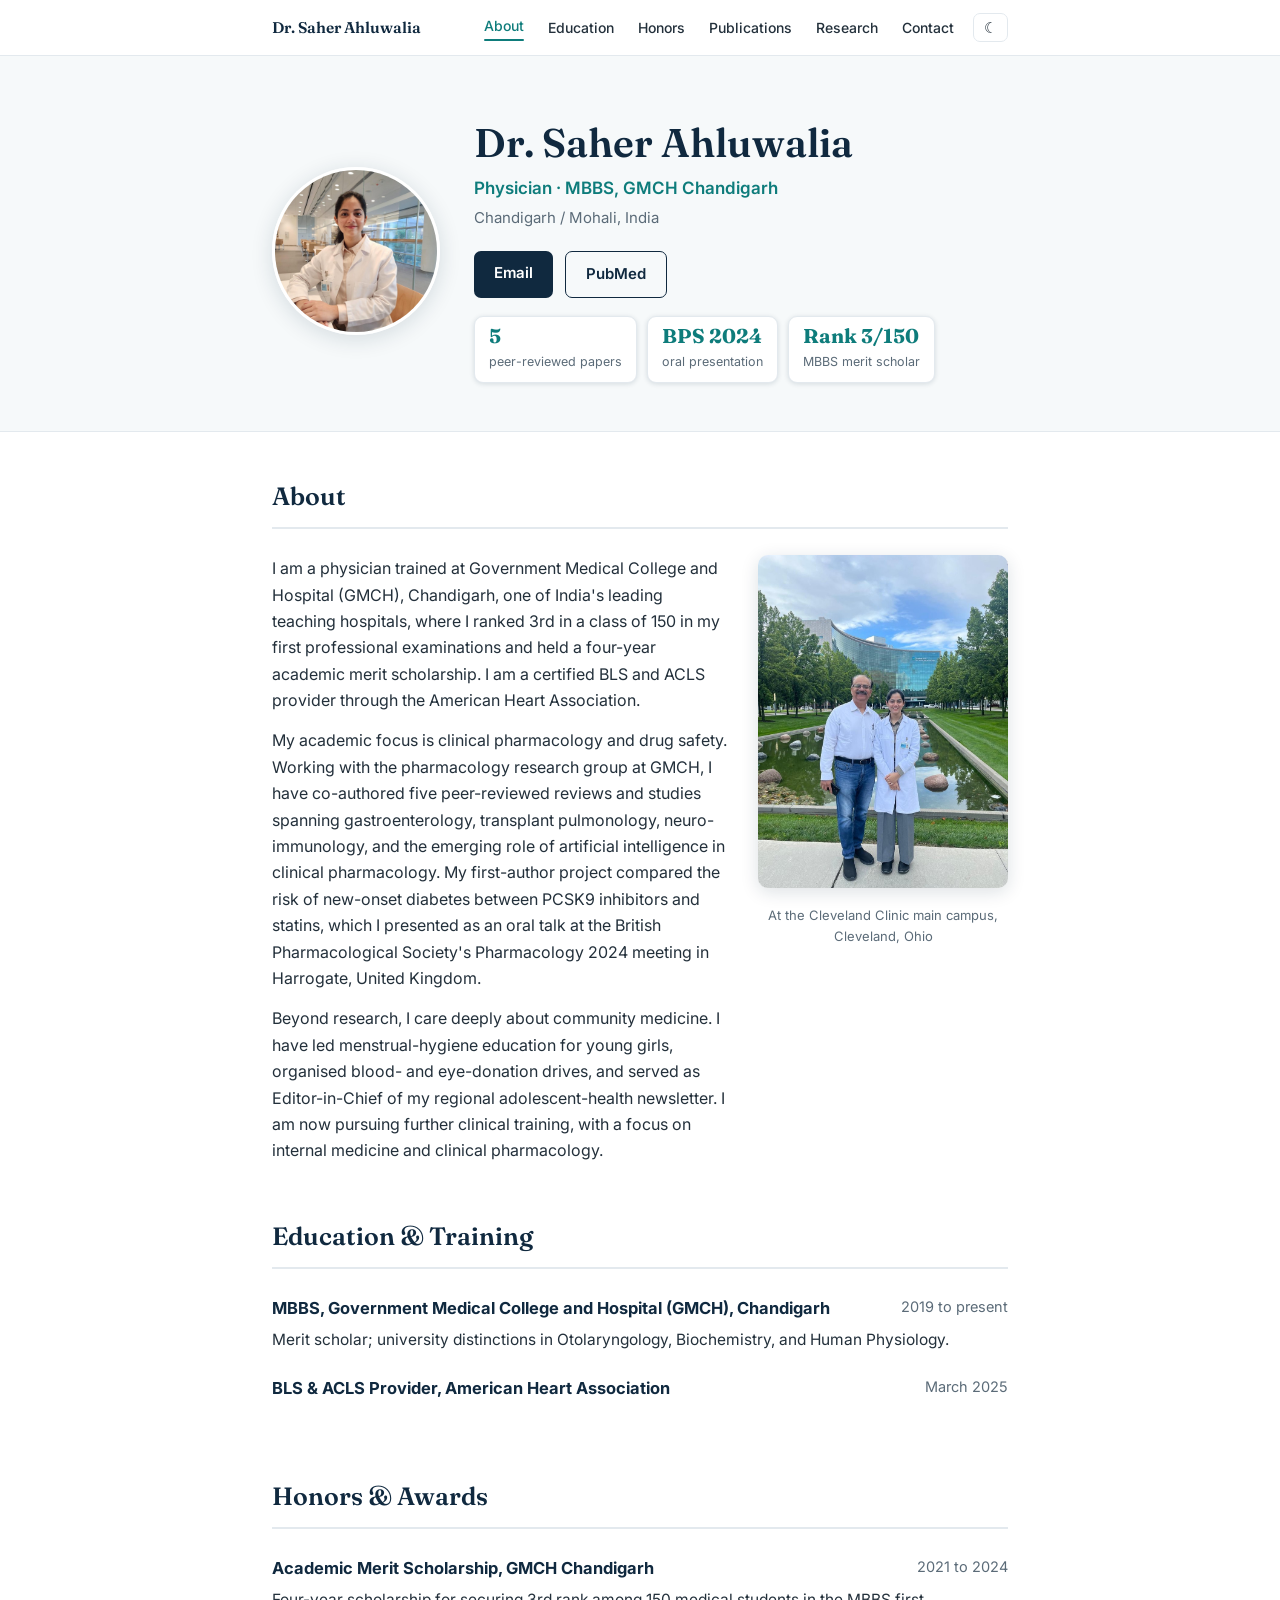
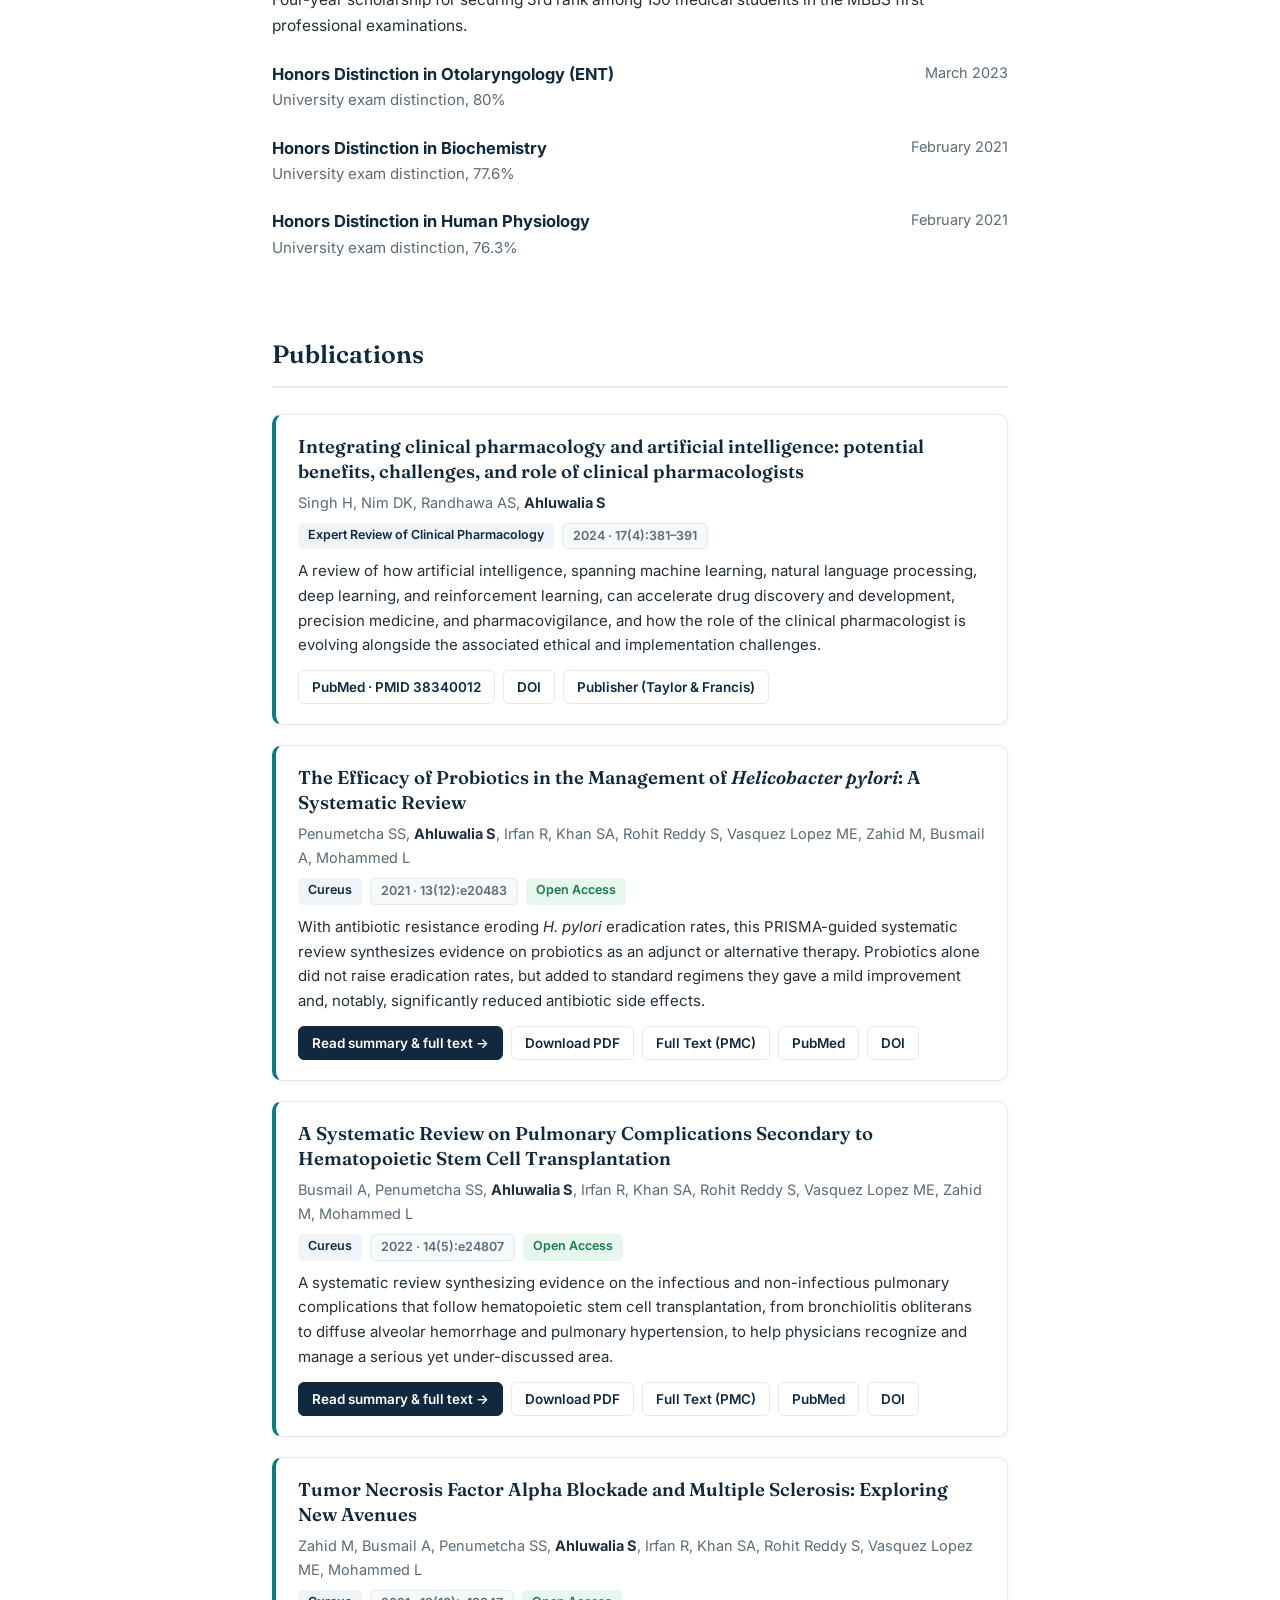
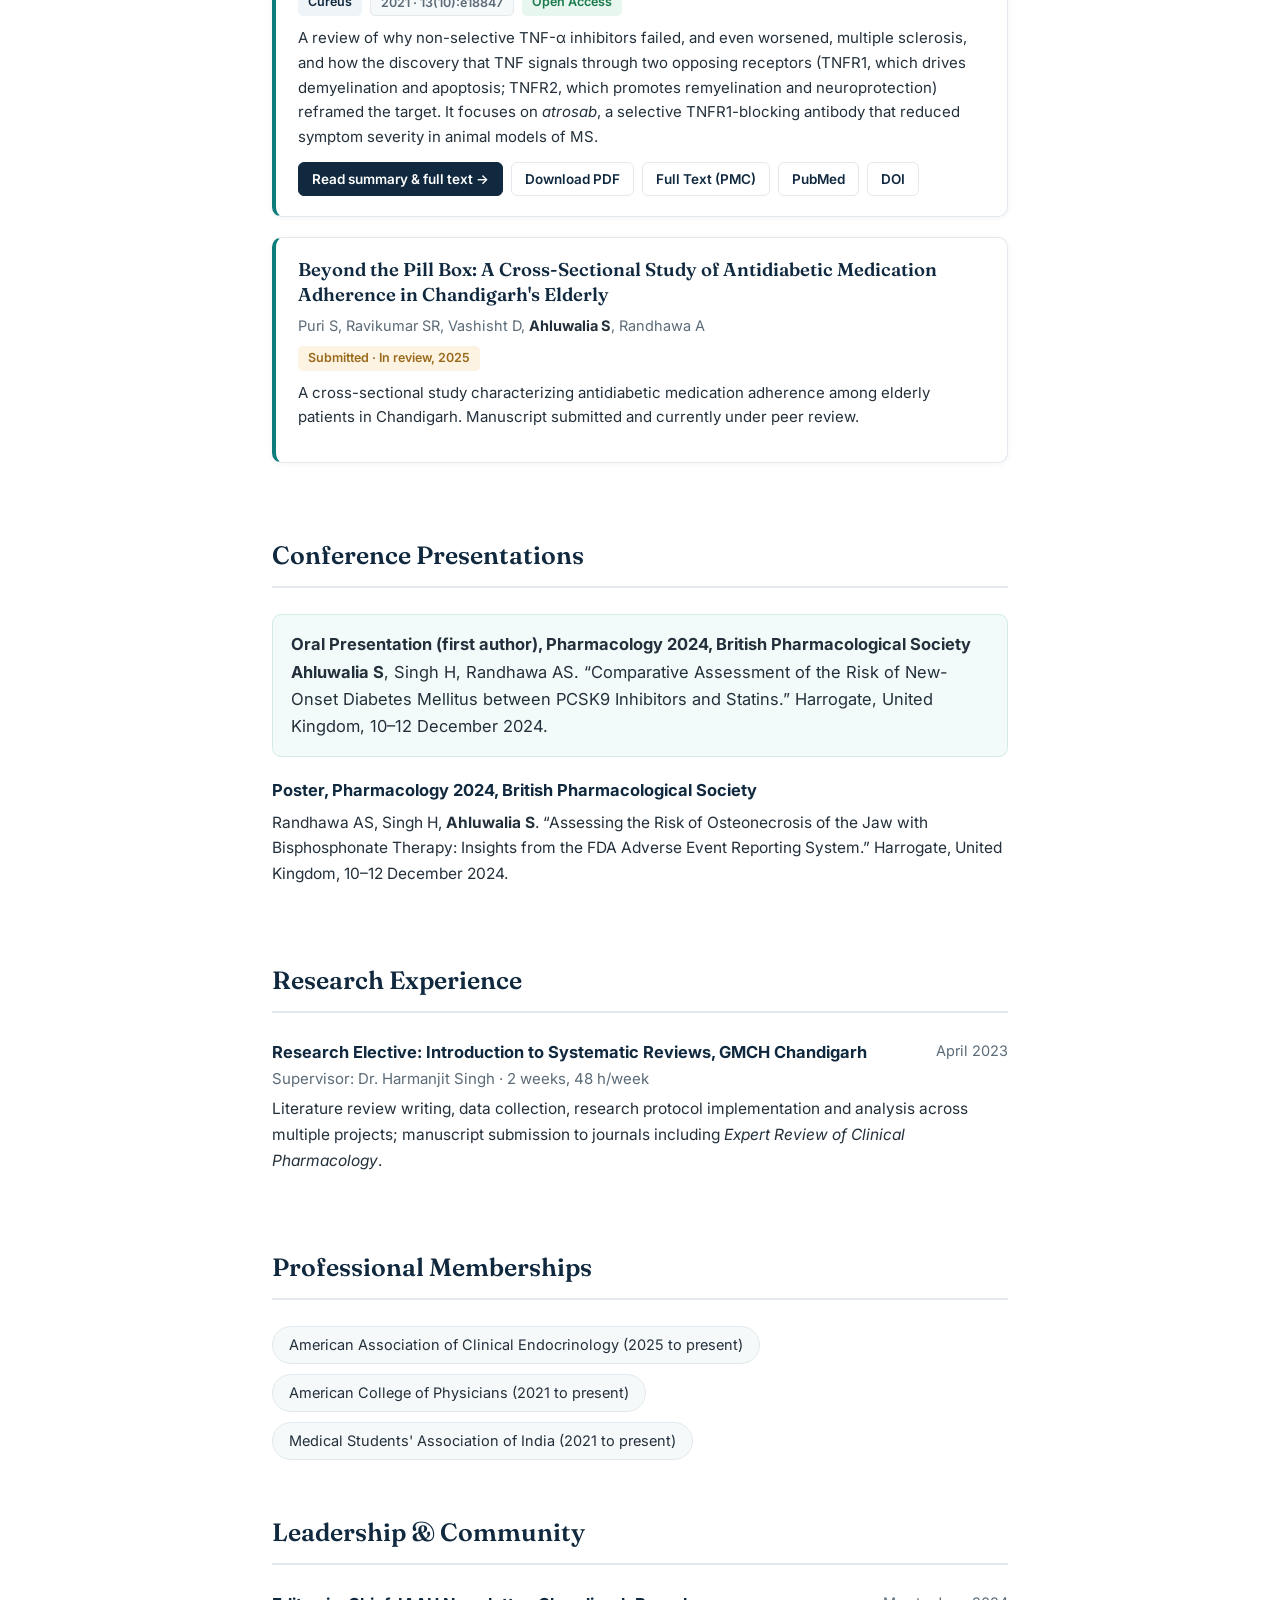
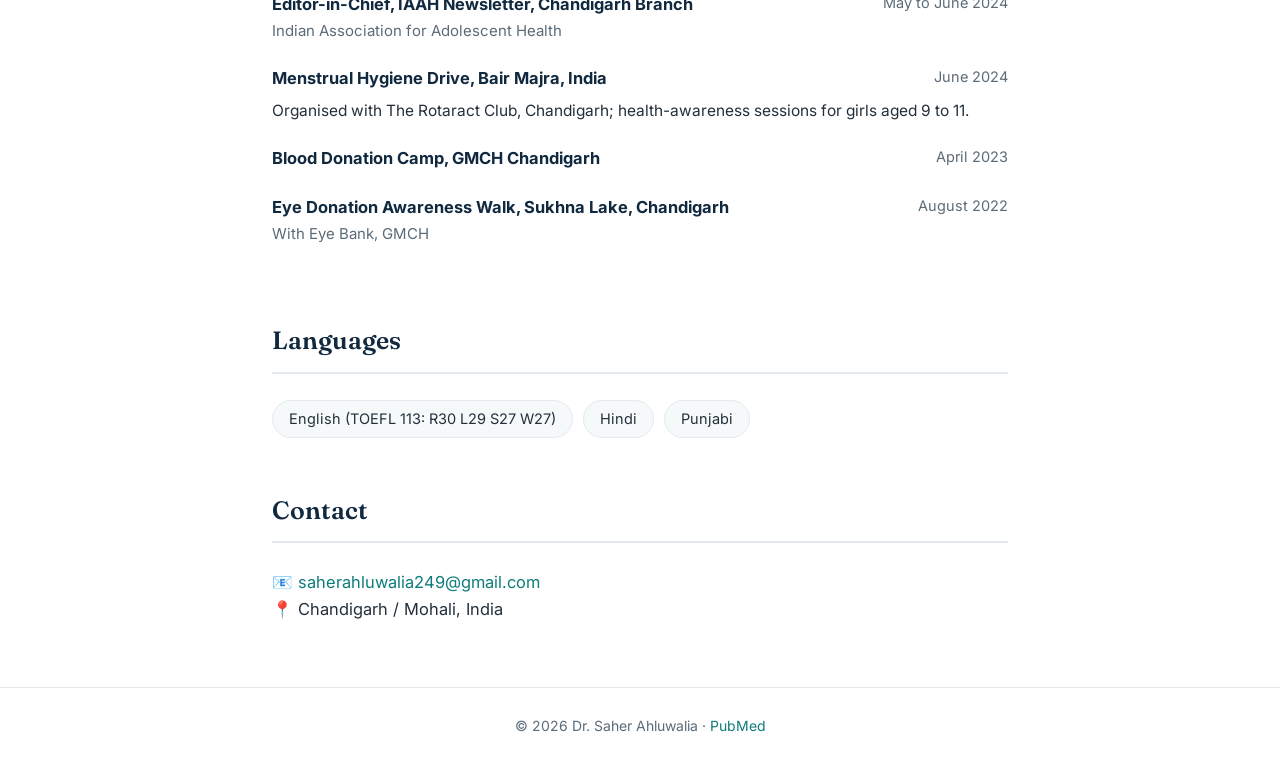
==== commit a6800d70: "Remove CV from site (hero button + footer link + CV PDF + cv-web.md) Co-Authored-By: Claude Fable 5 " ====
--- a/index.html
+++ b/index.html
@@ -238,8 +238,7 @@
         <div class="role">Physician · MBBS, GMCH Chandigarh</div>
         <div class="loc">Chandigarh / Mohali, India</div>
         <div class="cta">
-          <a class="btn btn-primary" href="assets/Saher-Ahluwalia-CV.pdf">Download CV</a>
-          <a class="btn btn-ghost" href="mailto:saherahluwalia249@gmail.com">Email</a>
+          <a class="btn btn-primary" href="mailto:saherahluwalia249@gmail.com">Email</a>
           <a class="btn btn-ghost" href="https://pubmed.ncbi.nlm.nih.gov/?term=Ahluwalia+Saher">PubMed</a>
         </div>
         <div class="stats reveal">
@@ -482,7 +481,7 @@
 </main>
 
 <footer>
-  © 2026 Dr. Saher Ahluwalia · <a href="assets/Saher-Ahluwalia-CV.pdf">CV</a> ·
+  © 2026 Dr. Saher Ahluwalia ·
   <a href="https://pubmed.ncbi.nlm.nih.gov/?term=Ahluwalia+Saher">PubMed</a>
 </footer>
 
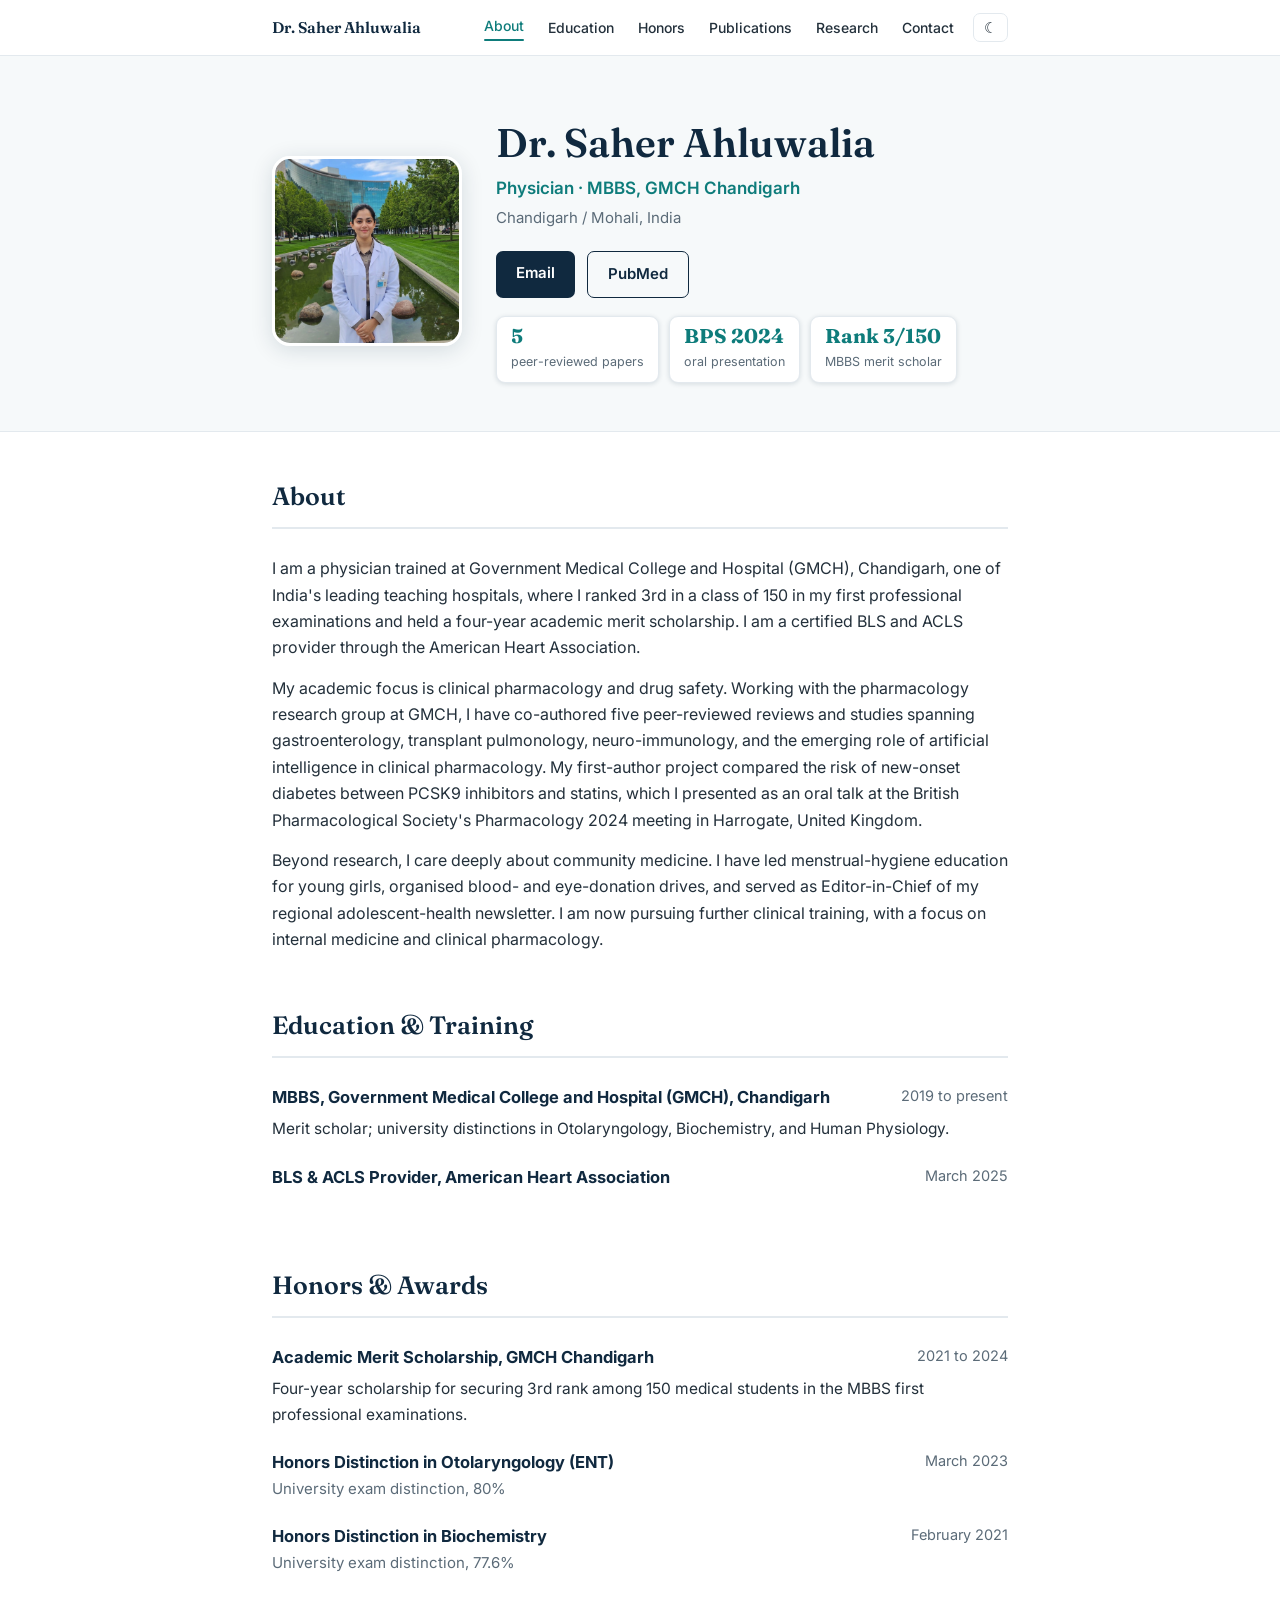
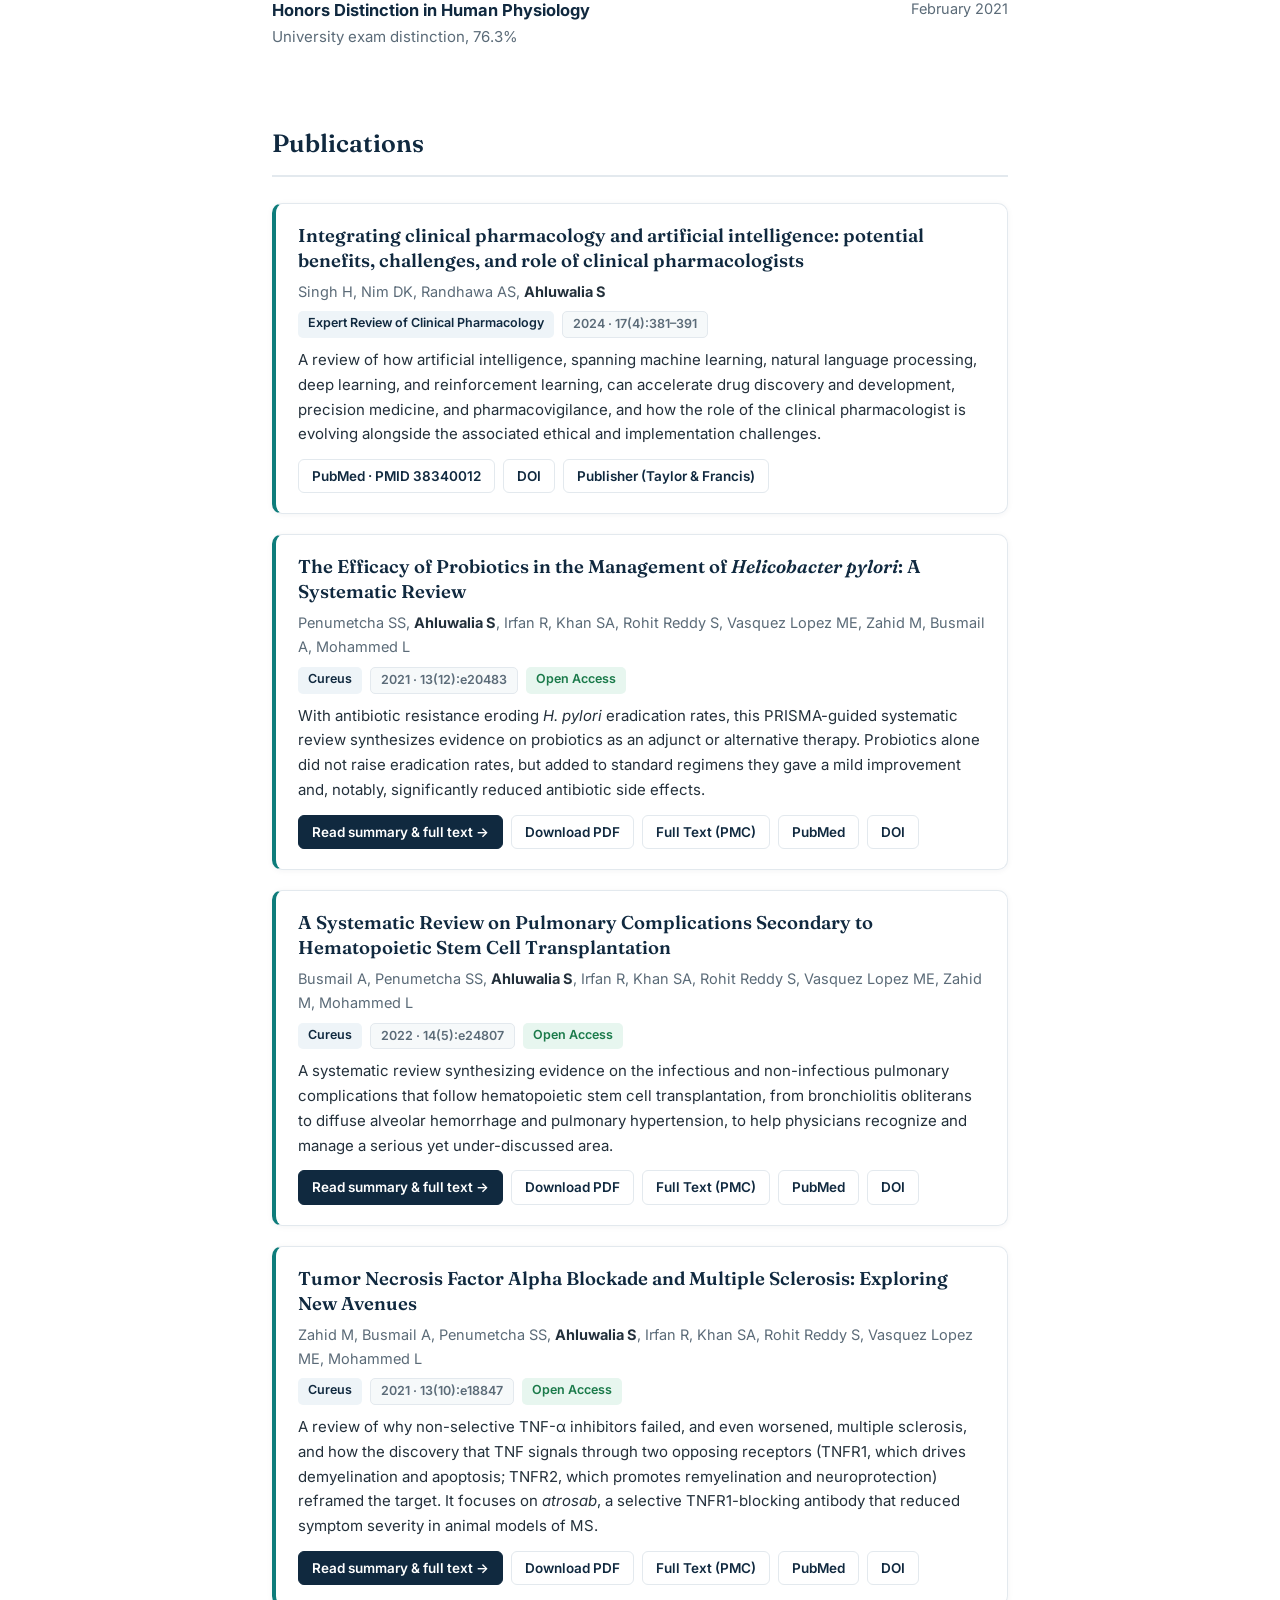
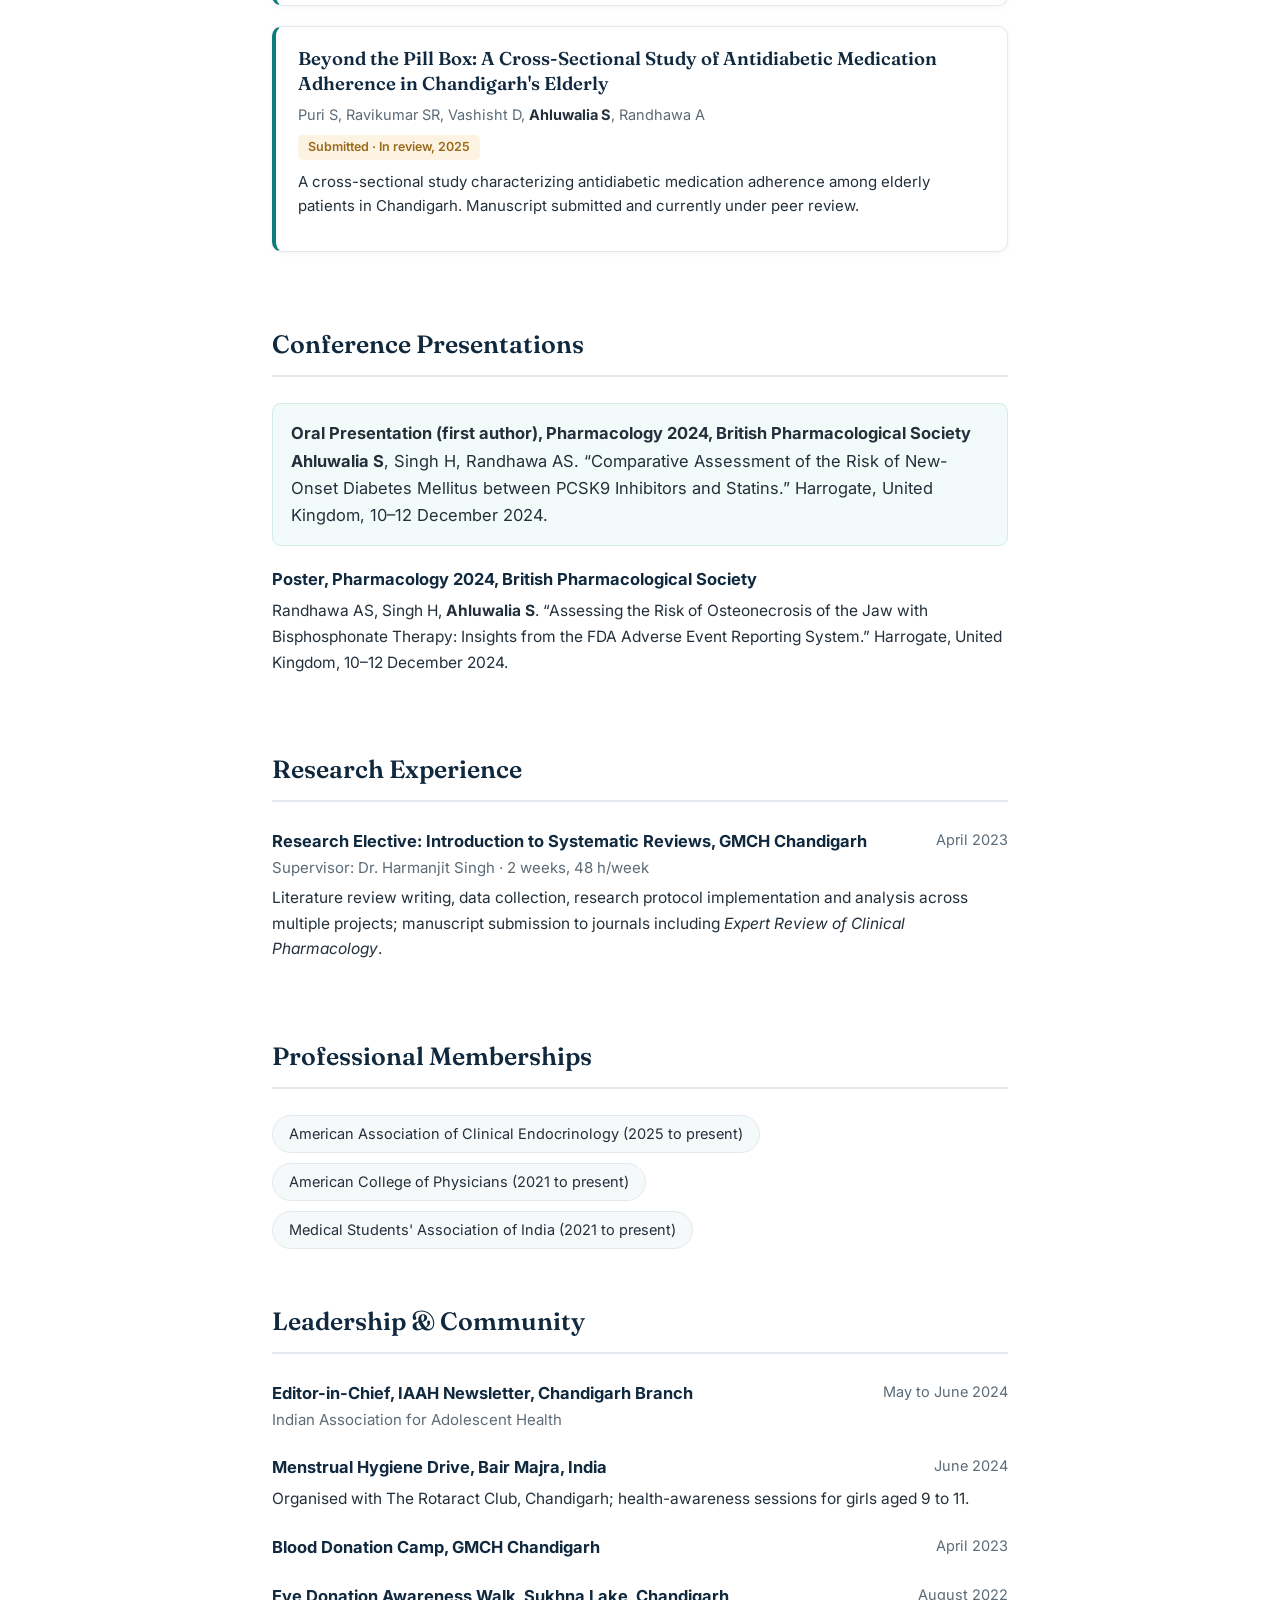
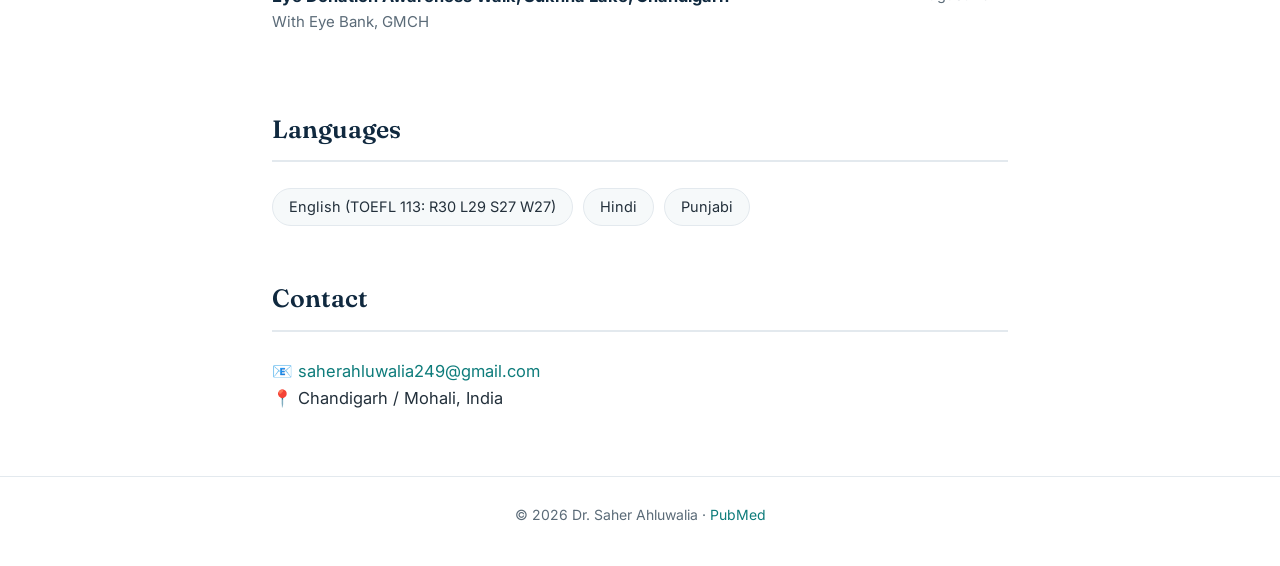
==== commit cbdd490e: "index.html/README for single-photo change (completes previous commit)" ====
--- a/index.html
+++ b/index.html
@@ -15,14 +15,14 @@
 <meta name="theme-color" content="#0b1720" media="(prefers-color-scheme: dark)">
 <meta name="author" content="Dr. Saher Ahluwalia">
 <meta property="og:site_name" content="Dr. Saher Ahluwalia">
-<meta property="og:image:width" content="1200">
-<meta property="og:image:height" content="630">
+<meta property="og:image:width" content="1047">
+<meta property="og:image:height" content="1048">
 <meta property="og:locale" content="en_US">
 <meta name="twitter:card" content="summary_large_image">
 <meta name="twitter:title" content="Dr. Saher Ahluwalia · Physician &amp; Clinical Researcher">
 <meta name="twitter:description" content="Physician (MBBS, GMCH Chandigarh) · Clinical pharmacology &amp; drug-safety research.">
-<meta name="twitter:image" content="https://dr-saher.com/assets/dr-saher.jpg">
-<meta property="og:image" content="https://dr-saher.com/assets/dr-saher.jpg">
+<meta name="twitter:image" content="https://dr-saher.com/assets/dr-saher-cleveland-clinic-ohio-PHOTO-2025-08-25-20-39-27.jpg">
+<meta property="og:image" content="https://dr-saher.com/assets/dr-saher-cleveland-clinic-ohio-PHOTO-2025-08-25-20-39-27.jpg">
 <link rel="icon" href="assets/favicon.svg" type="image/svg+xml">
 <link rel="alternate icon" href="/favicon.ico" sizes="48x48 32x32 16x16">
 <link rel="preconnect" href="https://fonts.googleapis.com">
@@ -88,7 +88,7 @@
   /* Hero */
   header { background: var(--bg-soft); border-bottom: 1px solid var(--line); }
   .hero { display: flex; gap: 34px; align-items: center; padding: 64px 0 48px; flex-wrap: wrap; }
-  .portrait { width: 168px; height: 168px; border-radius: 50%; object-fit: cover;
+  .portrait { width: 190px; height: 190px; border-radius: 18px; object-fit: cover;
               border: 3px solid #fff; box-shadow: 0 4px 22px rgba(16,41,63,.14); }
   .monogram { width: 168px; height: 168px; border-radius: 50%;
               background: linear-gradient(135deg, var(--navy), var(--teal));
@@ -230,7 +230,7 @@
 <header id="top">
   <div class="wrap">
     <div class="hero">
-      <img class="portrait" src="assets/dr-saher.jpg" alt="Dr. Saher Ahluwalia"
+      <img class="portrait" src="assets/dr-saher-cleveland-clinic-ohio-PHOTO-2025-08-25-20-39-27.jpg" alt="Dr. Saher Ahluwalia at the Cleveland Clinic main campus, Cleveland, Ohio"
            onerror="this.style.display='none'; document.getElementById('mono').style.display='flex';">
       <div class="monogram" id="mono">SA</div>
       <div class="hero-text">
@@ -272,11 +272,6 @@
         regional adolescent-health newsletter. I am now pursuing further clinical training, with a focus on
         internal medicine and clinical pharmacology.</p>
       </div>
-      <figure>
-        <img src="assets/cleveland-clinic.jpg" alt="Dr. Saher Ahluwalia at the Cleveland Clinic main campus"
-             onerror="this.parentElement.style.display='none';">
-        <figcaption>At the Cleveland Clinic main campus, Cleveland, Ohio</figcaption>
-      </figure>
     </div>
   </section>
 
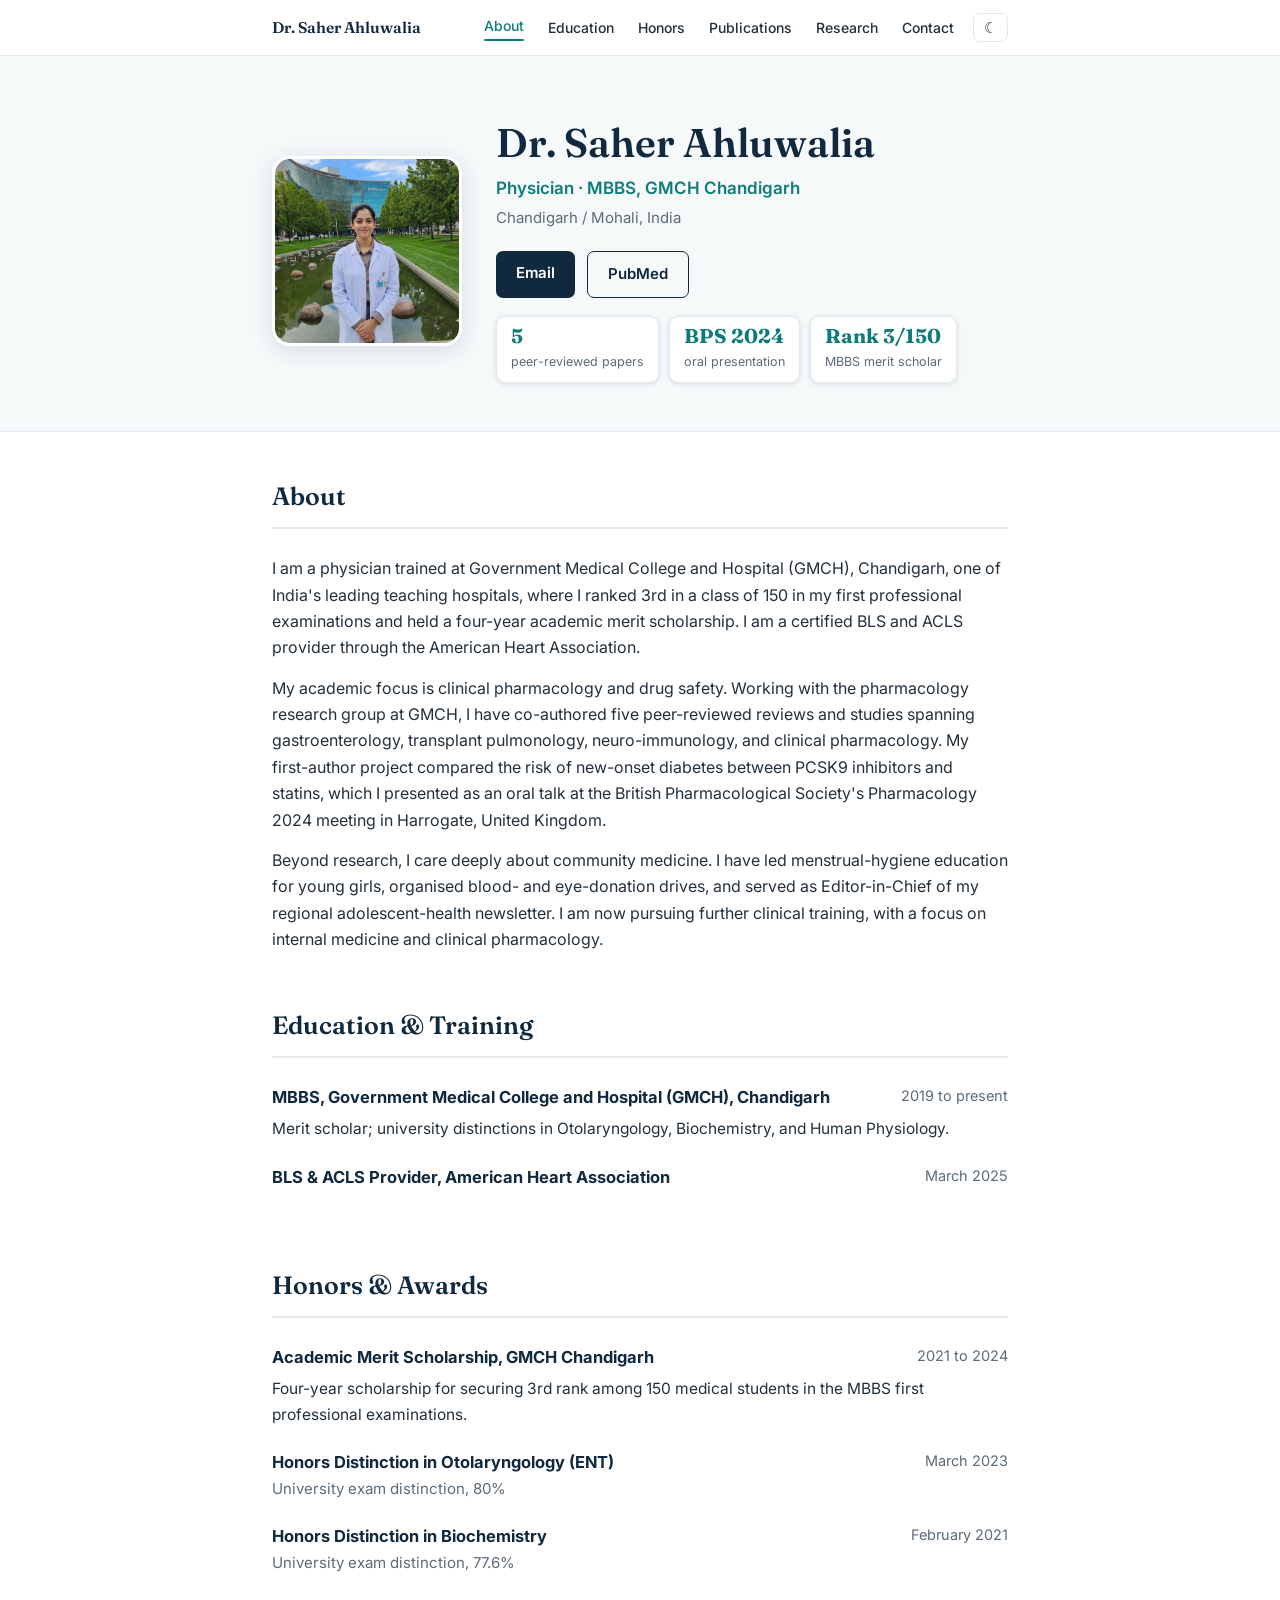
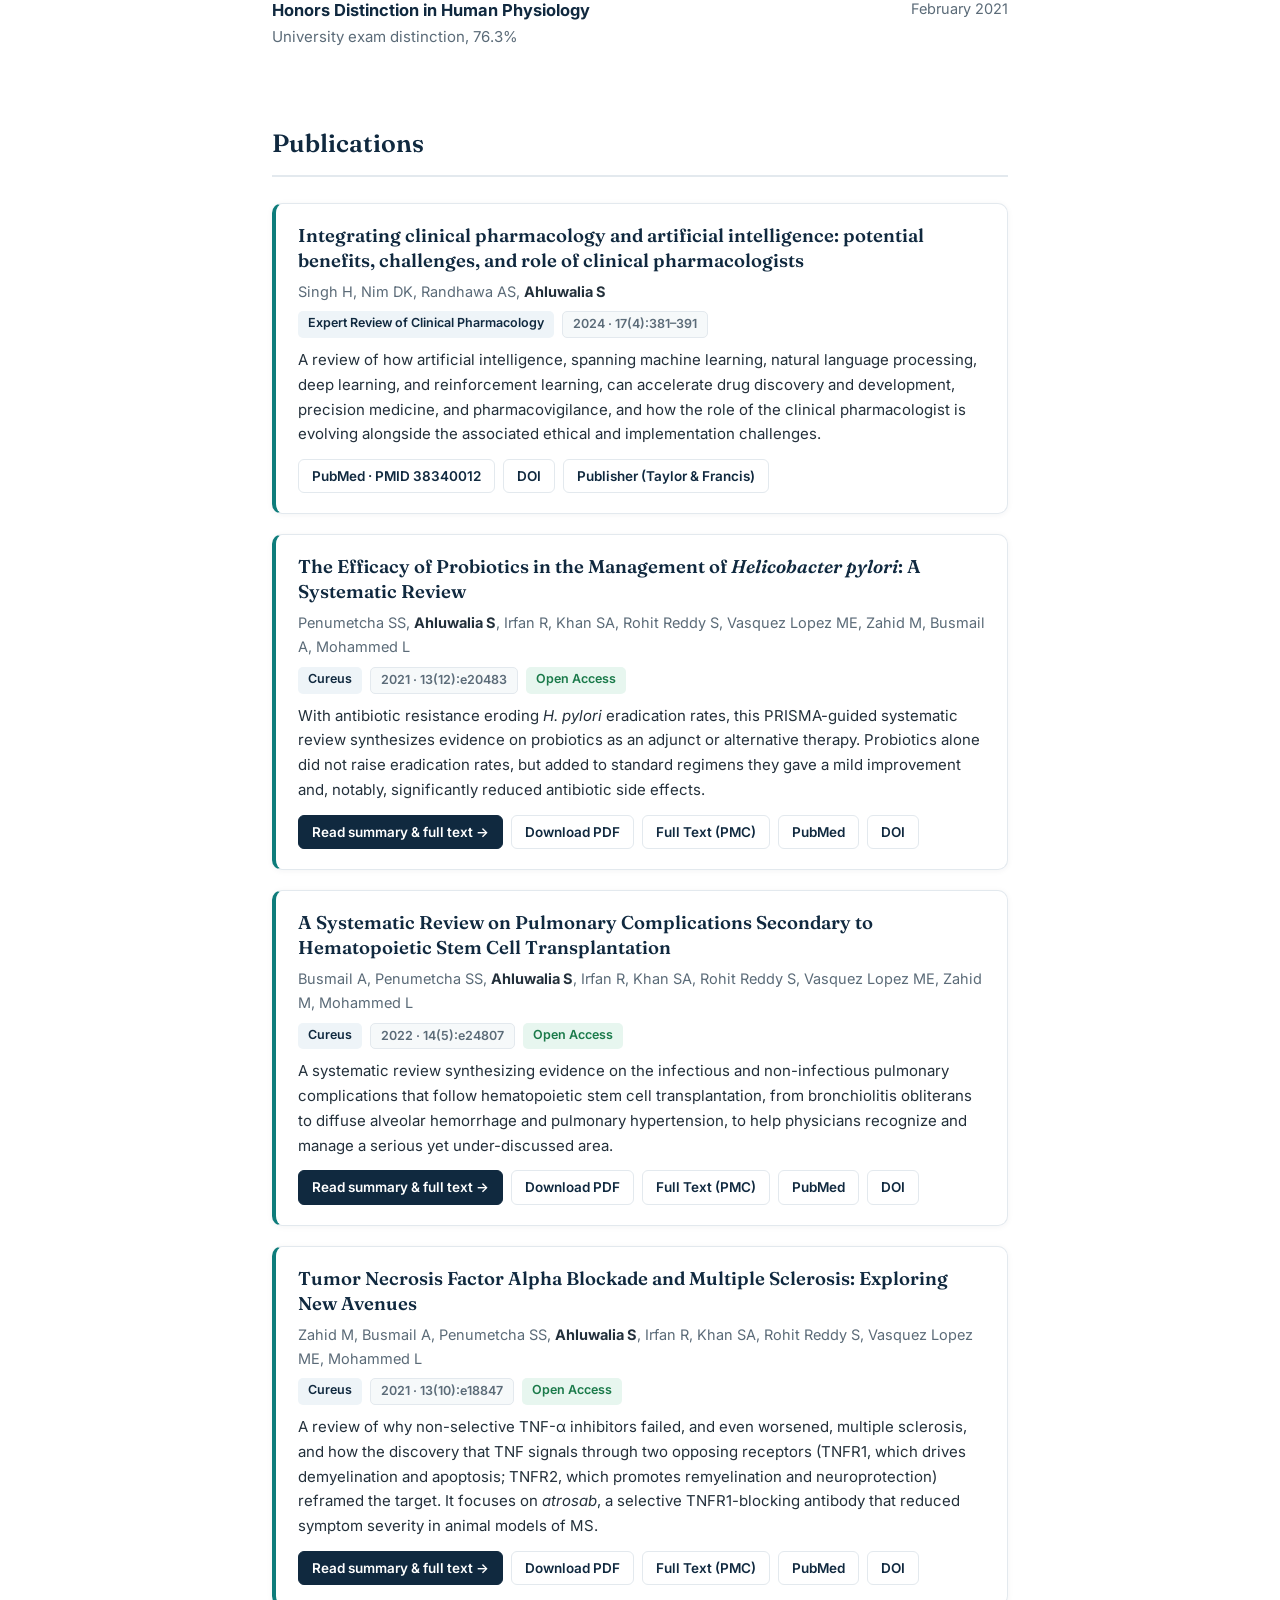
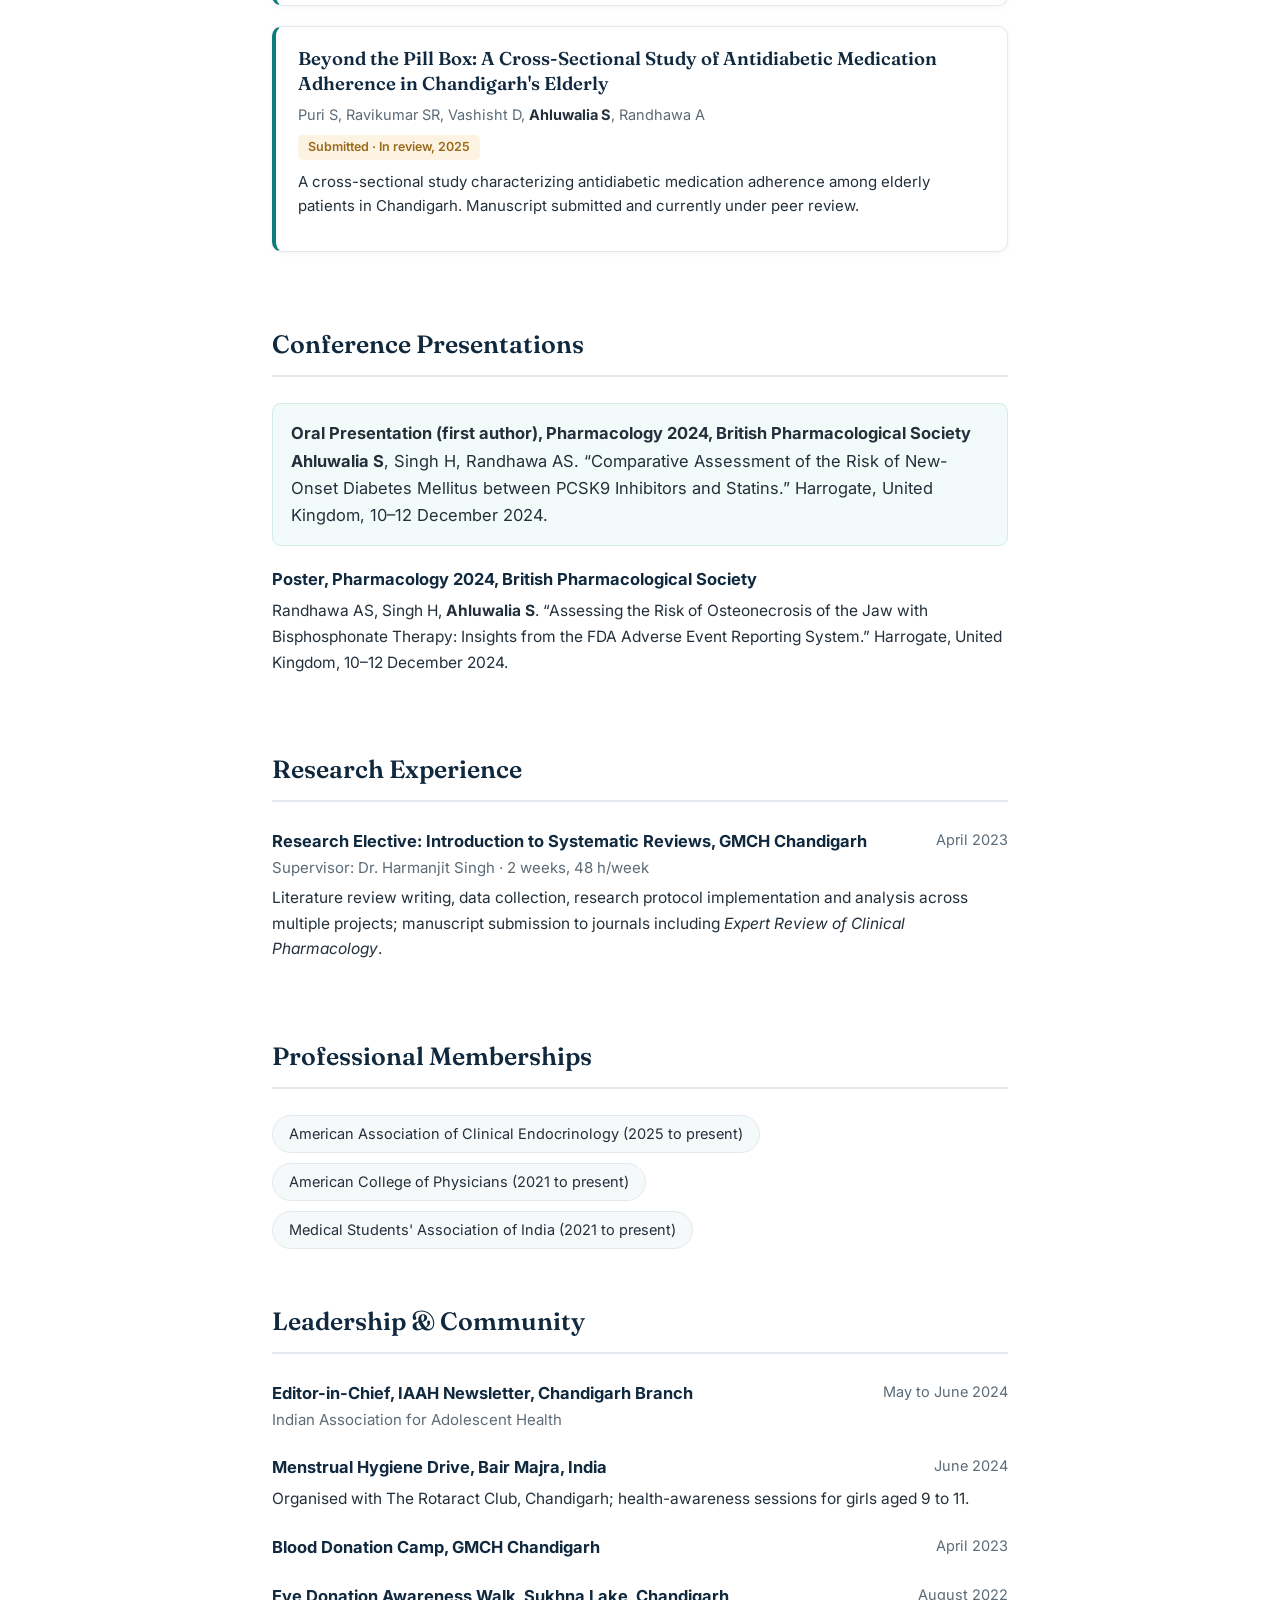
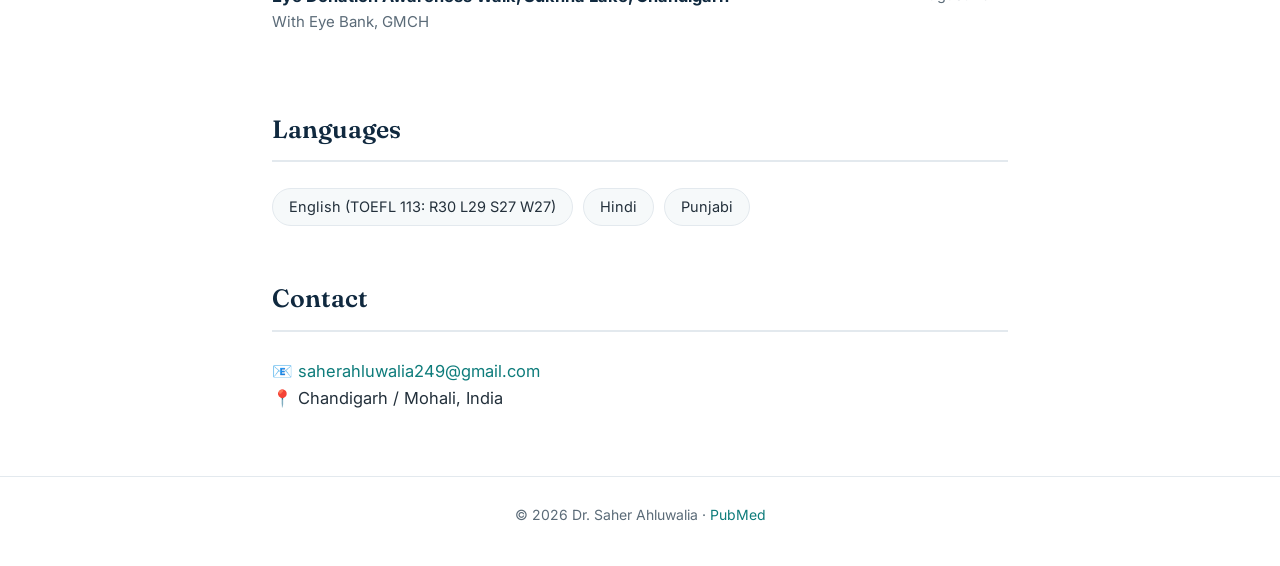
==== commit 559e9ba9: "Dark mode: fix invisible text (pub cards, nav, primary buttons), full dark support on publication su" ====
--- a/index.html
+++ b/index.html
@@ -6,7 +6,7 @@
 <title>Dr. Saher Ahluwalia · Physician &amp; Clinical Researcher</title>
 <meta name="description" content="Dr. Saher Ahluwalia, MBBS (GMCH Chandigarh): physician and clinical pharmacology researcher. Publications in Expert Review of Clinical Pharmacology and Cureus; oral presentation at British Pharmacological Society Pharmacology 2024.">
 <meta property="og:title" content="Dr. Saher Ahluwalia · Physician &amp; Clinical Researcher">
-<meta property="og:description" content="Physician (MBBS, GMCH Chandigarh) · Clinical pharmacology research: PCSK9 inhibitors, pharmacovigilance, AI in clinical pharmacology.">
+<meta property="og:description" content="Physician (MBBS, GMCH Chandigarh) · Clinical pharmacology research: PCSK9 inhibitors and pharmacovigilance.">
 <meta property="og:type" content="profile">
 <meta property="og:url" content="https://dr-saher.com/">
 <!-- ENH-v1 -->
@@ -183,6 +183,13 @@
 html[data-theme="dark"] .badge-review{background:#33260f;color:#e2b061;}
 html[data-theme="dark"] .highlight{background:#10241f;border-color:#1d4038;}
 html[data-theme="dark"] img.portrait{border-color:#1b2c39;}
+:root{color-scheme:light;}
+html[data-theme="dark"]{color-scheme:dark;}
+html[data-theme="dark"] .site-nav{background:rgba(11,23,32,.92);}
+html[data-theme="dark"] .pub-card{background:var(--card);box-shadow:0 1px 6px rgba(0,0,0,.35);}
+html[data-theme="dark"] .btn-primary,html[data-theme="dark"] .btn-primary:hover,
+html[data-theme="dark"] .pub-links a.primary,html[data-theme="dark"] .pub-links a.primary:hover,
+html[data-theme="dark"] .monogram,html[data-theme="dark"] #toTop,html[data-theme="dark"] .skip{color:#0b1720;}
 body{transition:background .25s ease,color .25s ease;}
 a:focus-visible,button:focus-visible,.btn:focus-visible,.pub-links a:focus-visible{
   outline:3px solid var(--teal); outline-offset:3px; border-radius:5px;}
@@ -263,8 +270,7 @@
         provider through the American Heart Association.</p>
         <p>My academic focus is clinical pharmacology and drug safety. Working with the pharmacology
         research group at GMCH, I have co-authored five peer-reviewed reviews and studies spanning
-        gastroenterology, transplant pulmonology, neuro-immunology, and the emerging role of artificial
-        intelligence in clinical pharmacology. My first-author project compared the risk of new-onset
+        gastroenterology, transplant pulmonology, neuro-immunology, and clinical pharmacology. My first-author project compared the risk of new-onset
         diabetes between PCSK9 inhibitors and statins, which I presented as an oral talk at the British
         Pharmacological Society's Pharmacology 2024 meeting in Harrogate, United Kingdom.</p>
         <p>Beyond research, I care deeply about community medicine. I have led menstrual-hygiene education
@@ -488,7 +494,7 @@
   // theme: saved -> system
   var root=document.documentElement, KEY="drsaher-theme";
   function setT(t){ if(t==="dark"||t==="light"){root.setAttribute("data-theme",t);} else {root.removeAttribute("data-theme");} var b=document.getElementById("themeBtn"); if(b){var d=(t==="dark")||(t==null&&matchMedia("(prefers-color-scheme:dark)").matches); b.textContent=d?"\u2600\uFE0F":"\u1F319"; b.textContent=d?"\u2600":"\u263E"; b.setAttribute("aria-label",d?"Switch to light mode":"Switch to dark mode");} }
-  try{ setT(localStorage.getItem(KEY)); }catch(e){ setT(null); }
+  try{ var s0=localStorage.getItem(KEY); setT(s0 || (matchMedia("(prefers-color-scheme:dark)").matches ? "dark" : null)); }catch(e){ setT(null); }
   var tb=document.getElementById("themeBtn");
   if(tb){ tb.addEventListener("click",function(){ var cur=root.getAttribute("data-theme"); var sysDark=matchMedia("(prefers-color-scheme:dark)").matches; var next = cur? (cur==="dark"?"light":"dark") : (sysDark?"light":"dark"); try{localStorage.setItem(KEY,next);}catch(e){} setT(next); }); }
   // scrollspy
